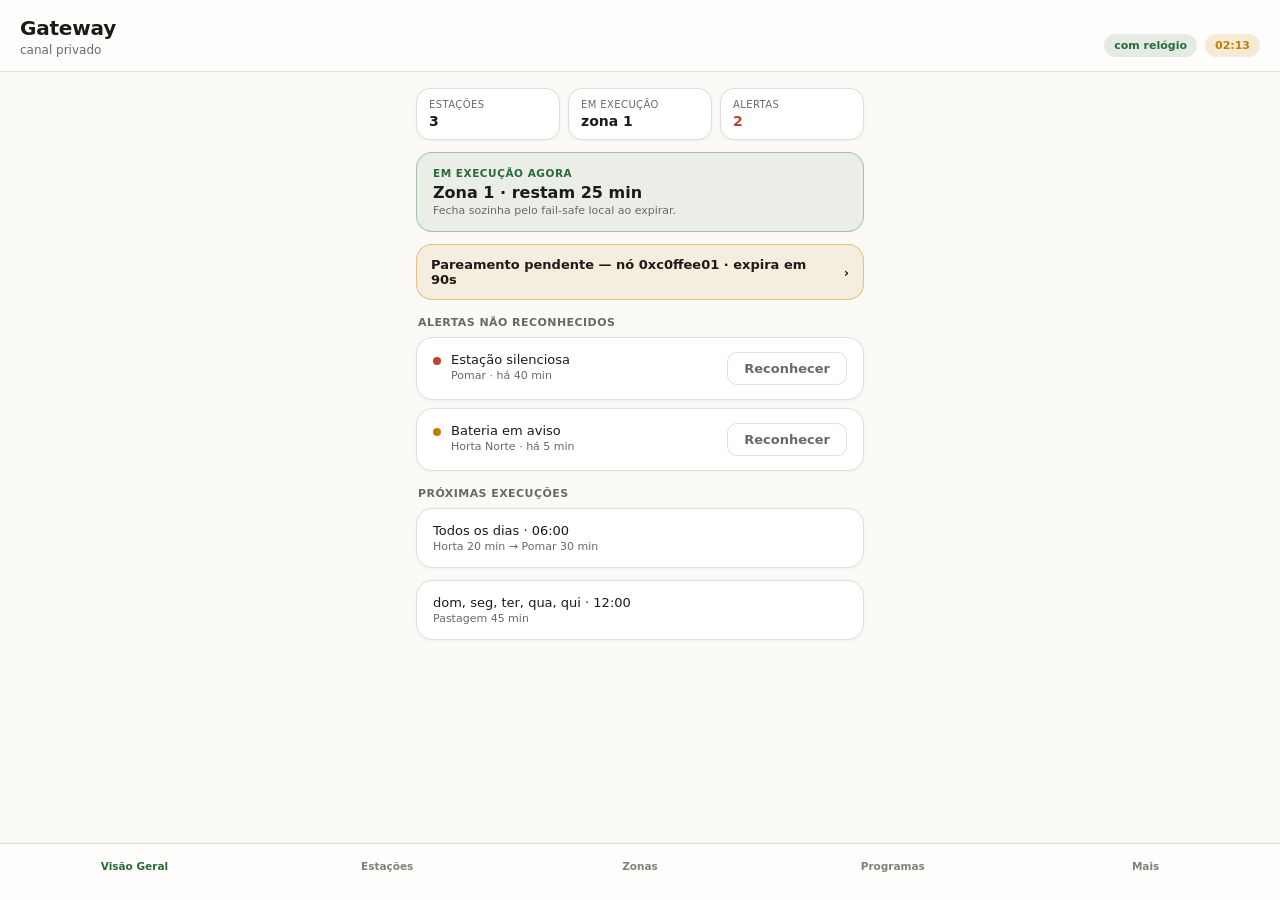
==== data/irrigacao/index.html @ 631fcd9d "feat(irrigation): painel — página Horário + badge de relógio no header (fase 8b) Co-Authored-By: Cla" ====
<!DOCTYPE html>
<html lang="pt-BR">
  <head>
    <meta charset="utf-8" />
    <meta name="viewport" content="width=device-width, initial-scale=1" />
    <title>Irrigação — Gateway</title>
    <link rel="stylesheet" href="style.css" />
  </head>
  <body>
    <header class="top">
      <div>
        <div class="farm">Gateway</div>
        <div class="sub">canal privado</div>
      </div>
      <div class="hdr-right">
        <span id="syncChip" class="chip green">—</span>
        <span id="timeBadge" class="chip amber timebadge hidden" role="button" tabindex="0">—</span>
      </div>
    </header>
    <div id="subbar" class="subbar hidden">
      <button class="subback" id="subBack">‹ Mais</button>
      <span class="subtitle" id="subTitle"></span>
    </div>
    <main id="view" class="view"></main>
    <nav class="tabs">
      <button data-tab="overview" class="tab active">Visão&nbsp;Geral</button>
      <button data-tab="stations" class="tab">Estações</button>
      <button data-tab="zones" class="tab">Zonas</button>
      <button data-tab="programs" class="tab">Programas</button>
      <button data-tab="mais" class="tab">Mais</button>
    </nav>
    <!-- Mock local p/ preview da UI sem gateway (descomente para testar offline): -->
    <script src="mock.js"></script>
    <script src="app.js"></script>
  </body>
</html>
---- data/irrigacao/style.css ----
/* Irrigação — Gateway painel. Tokens extraídos do mockup
   "Irrigacao Mobile.dc.html" (paleta oklch, cards, chips, barra inferior). */
:root {
  --bg: oklch(0.985 0.004 100);
  --surface: oklch(0.995 0.002 100);
  --card: oklch(1 0 0);
  --border: oklch(0.9 0.006 100);
  --text: oklch(0.22 0.008 100);
  --muted: oklch(0.52 0.006 100);
  --muted-2: oklch(0.6 0.006 100);
  --chevron: oklch(0.7 0.006 100);
  --green: oklch(0.47 0.1 150);
  --amber: oklch(0.65 0.15 75);
  --red: oklch(0.55 0.16 30);
  --radius-card: 16px;
  --radius-stat: 14px;
  --shadow-card: 0 1px 3px rgba(0, 0, 0, 0.05);
}

* {
  box-sizing: border-box;
}

html,
body {
  margin: 0;
  padding: 0;
}

body {
  background: var(--bg);
  color: var(--text);
  font-family: -apple-system, "Helvetica Neue", system-ui, sans-serif;
  min-height: 100vh;
  display: flex;
  flex-direction: column;
  -webkit-font-smoothing: antialiased;
}

/* ===== Header ===== */
.top {
  padding: 16px 20px 14px;
  background: var(--surface);
  border-bottom: 1px solid var(--border);
  display: flex;
  justify-content: space-between;
  align-items: flex-end;
  gap: 10px;
}

.farm {
  font-size: 20px;
  font-weight: 700;
  color: var(--text);
  letter-spacing: -0.01em;
}

.sub {
  font-size: 12px;
  color: var(--muted);
  margin-top: 3px;
}

/* ===== Chips ===== */
.chip {
  font-size: 11px;
  font-weight: 600;
  padding: 5px 10px;
  border-radius: 999px;
  white-space: nowrap;
  display: inline-block;
}

.chip.green {
  background: oklch(0.47 0.1 150 / 0.12);
  color: var(--green);
}

.chip.amber {
  background: oklch(0.65 0.15 75 / 0.15);
  color: var(--amber);
}

.chip.red {
  background: oklch(0.55 0.16 30 / 0.12);
  color: var(--red);
}

.chip.gray { background: #33373d; color: #c7ccd1; }

/* ===== Scroll area ===== */
.view {
  flex: 1;
  overflow-y: auto;
  padding: 16px 16px 24px;
  display: flex;
  flex-direction: column;
  gap: 12px;
  max-width: 480px;
  width: 100%;
  margin: 0 auto;
}

/* ===== Cards ===== */
.card {
  background: var(--card);
  border: 1px solid var(--border);
  box-shadow: var(--shadow-card);
  border-radius: var(--radius-card);
  padding: 14px 16px;
}

.row3 {
  display: flex;
  gap: 8px;
}

.card.stat {
  flex: 1;
  border-radius: var(--radius-stat);
  padding: 10px 12px;
  min-width: 0;
}

.card.stat .lbl {
  font-size: 10px;
  color: var(--muted);
  text-transform: uppercase;
  letter-spacing: 0.04em;
}

.card.stat .val {
  font-size: 14px;
  font-weight: 700;
  color: var(--text);
  margin-top: 3px;
}

.card.stat .val.warn {
  color: var(--red);
}

/* ===== Callout boxes ===== */
.card.amberbox {
  background: oklch(0.65 0.15 75 / 0.1);
  border-color: oklch(0.65 0.15 75 / 0.4);
  border-radius: var(--radius-card);
  padding: 12px 14px;
  font-size: 13px;
  font-weight: 600;
  color: var(--text);
  box-shadow: none;
}

.card.greenbox {
  background: oklch(0.47 0.1 150 / 0.08);
  border-color: oklch(0.47 0.1 150 / 0.35);
  border-radius: var(--radius-card);
  box-shadow: none;
}

/* ===== Station card ===== */
.card.station .name {
  font-size: 16px;
  font-weight: 600;
  color: var(--text);
}

.card.station .sub {
  font-size: 12px;
  color: var(--muted);
  margin-top: 3px;
}

.card.station .chips {
  display: flex;
  gap: 6px;
  flex-wrap: wrap;
  margin-top: 8px;
}

.card.station .chip {
  font-size: 10.5px;
  padding: 3px 8px;
}

.card.station {
  display: flex;
  align-items: center;
  gap: 12px;
  cursor: pointer;
}

.card.station .st-main {
  flex: 1;
  min-width: 0;
}

.card.station .chev {
  color: var(--muted);
  font-size: 18px;
  flex-shrink: 0;
}

/* ===== Bottom-sheet de detalhe da estação ===== */
.sheet-backdrop {
  position: fixed;
  inset: 0;
  background: rgba(0, 0, 0, 0.4);
  display: flex;
  align-items: flex-end;
  z-index: 100;
}

.sheet {
  width: 100%;
  box-sizing: border-box;
  background: var(--card);
  border-radius: 20px 20px 0 0;
  padding: 14px 20px 34px;
  max-height: 88%;
  overflow-y: auto;
}

.sheet-grip {
  width: 36px;
  height: 4px;
  border-radius: 2px;
  background: var(--border);
  margin: 0 auto 16px;
}

.sheet-title {
  font-size: 19px;
  font-weight: 700;
  color: var(--text);
}

.sheet-sub {
  font-size: 12px;
  color: var(--muted);
  margin-top: 2px;
}

.sheet-sync {
  font-size: 12.5px;
  font-weight: 600;
  margin-top: 8px;
}

.sheet-sync.green {
  color: var(--green);
}

.sheet-sync.amber {
  color: oklch(0.65 0.15 75);
}

.sheet-sync.red {
  color: var(--red);
}

.sheet-grid {
  display: grid;
  grid-template-columns: 1fr 1fr;
  gap: 10px;
  margin-top: 14px;
}

.sg-box {
  background: var(--bg);
  border-radius: 10px;
  padding: 10px 12px;
}

.sg-box.wide {
  margin-top: 12px;
}

.sg-lbl {
  font-size: 11px;
  color: var(--muted);
}

.sg-val {
  font-size: 16px;
  font-weight: 700;
  color: var(--text);
  margin-top: 2px;
}

.sg-val.sm {
  font-size: 14px;
  font-weight: 500;
}

.ml-wrap {
  margin-top: 14px;
}

.ml-list {
  background: var(--bg);
  border-radius: 12px;
  overflow: hidden;
  margin-top: 6px;
}

.ml-row {
  display: flex;
  gap: 10px;
  align-items: baseline;
  padding: 9px 12px;
  border-bottom: 1px solid var(--border);
}

.ml-row:last-child {
  border-bottom: none;
}

.ml-ts {
  width: 96px;
  flex-shrink: 0;
  font-size: 10.5px;
  color: var(--muted);
}

.ml-ac {
  flex: 1;
  min-width: 0;
  font-size: 12.5px;
  color: var(--text);
}

.ml-empty {
  padding: 12px;
  font-size: 12.5px;
  color: var(--muted);
}

.sheet .btn.big {
  margin-top: 14px;
}

.sg-note {
  font-size: 12.5px;
  color: var(--muted);
  margin-top: 3px;
}

/* Seletor de saída + estados do teste de pulso */
.oput-row {
  display: flex;
  gap: 6px;
  flex-wrap: wrap;
  margin: 6px 0 10px;
}

.oput {
  font-family: inherit;
  cursor: pointer;
  font-size: 12.5px;
  font-weight: 600;
  padding: 7px 12px;
  border-radius: 999px;
  border: 1.5px solid var(--border);
  background: var(--card);
  color: var(--text);
}

.oput.sel {
  border-color: var(--green);
  color: var(--green);
  background: oklch(0.47 0.1 150 / 0.08);
}

.pulse-state {
  text-align: center;
  padding: 11px;
  border-radius: 12px;
  background: var(--bg);
  color: var(--muted);
  font-size: 13px;
  font-weight: 600;
}

.pulse-state.open {
  background: oklch(0.47 0.1 150 / 0.12);
  color: var(--green);
}

/* Form de edição dentro do sheet */
.sheet-form {
  margin-top: 12px;
}

.sheet-errs {
  margin-top: 12px;
}

.sheet-actions {
  margin-top: 12px;
}

.btn.grow {
  flex: 2;
}

.sheet-actions .btn.sm {
  flex: 1;
}

/* ===== Pareamento (§6) ===== */
.pair-goto {
  cursor: pointer;
  display: flex;
  align-items: center;
  justify-content: space-between;
  gap: 8px;
}

.pairbox {
  background: oklch(0.65 0.15 75 / 0.1);
  border: 1px solid oklch(0.65 0.15 75 / 0.4);
  border-radius: var(--radius-card);
  padding: 14px 16px;
}

.pairhdr {
  display: flex;
  align-items: baseline;
  justify-content: space-between;
  gap: 8px;
}

.pairtitle {
  font-size: 14px;
  font-weight: 700;
  color: var(--text);
}

.pairsec {
  font-size: 11.5px;
  font-weight: 700;
  color: oklch(0.65 0.15 75);
  white-space: nowrap;
}

.pairsub {
  font-size: 12px;
  color: var(--muted);
  margin-top: 2px;
}

.pairbox .btn.big {
  margin-top: 12px;
}

#dlStatus {
  margin-top: 8px;
}

.sub.err {
  color: var(--red);
}

/* ===== Buttons ===== */
.btn {
  font-family: inherit;
  cursor: pointer;
  font-weight: 700;
  border-radius: 10px;
  border: none;
  white-space: nowrap;
}

.btn.sm {
  font-size: 13px;
  padding: 8px 16px;
}

.btn.big {
  font-size: 15px;
  padding: 13px;
  width: 100%;
}

.btn.solid {
  background: var(--green);
  color: #fff;
}

.btn.outline {
  background: transparent;
  border: 1.5px solid var(--green);
  color: var(--green);
}

.btn.ghost {
  background: transparent;
  border: 1px solid var(--border);
  color: var(--muted);
  font-weight: 600;
}

.btn.dashed {
  border: 1.5px dashed oklch(0.47 0.1 150 / 0.5);
  background: transparent;
  color: var(--green);
  font-size: 13.5px;
  padding: 12px;
  border-radius: 14px;
}

.btn.danger {
  background: var(--red);
  color: #fff;
}

.btn.dangerline {
  background: transparent;
  border: 1px solid oklch(0.55 0.16 30 / 0.4);
  color: var(--red);
  font-size: 13.5px;
  padding: 11px;
  border-radius: 12px;
  width: 100%;
}

/* ===== Zone card ===== */
.card.zone .zrow {
  display: flex;
  align-items: center;
  justify-content: space-between;
  gap: 10px;
}

.card.zone .zinfo {
  min-width: 0;
}

.card.zone .name {
  font-size: 16px;
  font-weight: 600;
  color: var(--text);
}

.card.zone .sub {
  font-size: 12px;
  color: var(--muted);
  margin-top: 3px;
}

.card.zone .zbtns {
  display: flex;
  gap: 6px;
  flex-shrink: 0;
}

/* ===== Zone edit form ===== */
.backlink {
  cursor: pointer;
  font-size: 13px;
  font-weight: 600;
  color: var(--green);
}

.ztitle {
  font-size: 18px;
  font-weight: 700;
  color: var(--text);
}

.card.form {
  display: flex;
  flex-direction: column;
  gap: 12px;
}

.fld {
  display: flex;
  flex-direction: column;
  gap: 6px;
}

.frow {
  display: flex;
  gap: 10px;
}

.frow .fld {
  flex: 1;
}

.flbl {
  font-size: 11px;
  font-weight: 700;
  color: var(--muted);
  text-transform: uppercase;
  letter-spacing: 0.04em;
}

.finput {
  width: 100%;
  box-sizing: border-box;
  border: 1px solid var(--border);
  border-radius: 8px;
  padding: 9px 10px;
  font-size: 14px;
  font-family: inherit;
  background: oklch(0.97 0.003 100);
  color: var(--text);
}

.pills {
  display: flex;
  flex-wrap: wrap;
  gap: 6px;
}

.pill {
  cursor: pointer;
  font-family: inherit;
  border: 1.5px solid var(--border);
  padding: 7px 12px;
  border-radius: 999px;
  background: transparent;
  color: var(--muted);
  font-size: 12.5px;
  font-weight: 600;
}

.pill.active {
  border-color: var(--green);
  background: oklch(0.47 0.1 150 / 0.1);
  color: var(--green);
}

.segrow {
  display: flex;
  gap: 6px;
}

.seg {
  cursor: pointer;
  font-family: inherit;
  flex: 1;
  border: 1.5px solid var(--border);
  padding: 8px;
  border-radius: 8px;
  background: transparent;
  color: var(--muted);
  font-size: 12.5px;
  font-weight: 600;
}

.seg.wide {
  padding: 9px;
  font-size: 13px;
  font-weight: 700;
}

.seg.active {
  border-color: var(--green);
  background: oklch(0.47 0.1 150 / 0.1);
  color: var(--green);
}

.card.redbox {
  background: oklch(0.55 0.16 30 / 0.08);
  border-color: oklch(0.55 0.16 30 / 0.3);
  border-radius: 12px;
  box-shadow: none;
  display: flex;
  flex-direction: column;
  gap: 4px;
  font-size: 12px;
  color: var(--red);
}

.card.redbox .qtext {
  font-size: 12.5px;
  color: var(--text);
}

.card.redbox .btnrow {
  display: flex;
  gap: 8px;
  margin-top: 4px;
}

.card.redbox .btnrow .btn {
  flex: 1;
  padding: 9px;
  font-size: 12.5px;
}

/* ===== Program card ===== */
.card.program {
  display: flex;
  align-items: center;
  justify-content: space-between;
  gap: 10px;
}

.card.program .pinfo {
  cursor: pointer;
  min-width: 0;
  flex: 1;
}

.card.program .name {
  font-size: 15px;
  font-weight: 600;
  color: var(--text);
}

.card.program .sub {
  font-size: 12px;
  color: var(--muted);
  margin-top: 3px;
}

.ptoggle {
  cursor: pointer;
  font-family: inherit;
  border: none;
  font-size: 12px;
  font-weight: 700;
  padding: 7px 14px;
  flex-shrink: 0;
}

.ptoggle.chip {
  background: transparent;
  border: 1px solid var(--border);
  color: var(--muted);
}

.ptoggle.chip.green {
  background: oklch(0.47 0.1 150 / 0.12);
  border: none;
  color: var(--green);
}

/* ===== Program edit — toggle switch ===== */
.toggle-row {
  cursor: pointer;
  display: flex;
  align-items: center;
  justify-content: space-between;
  gap: 8px;
  background: oklch(0.97 0.003 100);
  border-radius: 10px;
  padding: 10px 12px;
}

.toggle-row .tlbl {
  font-size: 13px;
  font-weight: 600;
  color: var(--text);
}

.switch {
  width: 38px;
  height: 22px;
  border-radius: 999px;
  background: var(--border);
  position: relative;
  flex-shrink: 0;
}

.switch.on {
  background: var(--green);
}

.switch .knob {
  position: absolute;
  top: 2px;
  left: 2px;
  width: 18px;
  height: 18px;
  border-radius: 999px;
  background: #fff;
}

.switch.on .knob {
  left: 18px;
}

/* ===== Program edit — steps ===== */
.steps {
  display: flex;
  flex-direction: column;
  gap: 8px;
}

.card.step {
  border-radius: 14px;
  padding: 12px 14px;
  display: flex;
  flex-direction: column;
  gap: 8px;
}

.card.step .stephdr {
  display: flex;
  align-items: center;
  justify-content: space-between;
  gap: 8px;
}

.steprm {
  cursor: pointer;
  font-size: 11px;
  font-weight: 600;
  color: var(--red);
}

.stepdur {
  display: flex;
  align-items: center;
  gap: 8px;
}

.stepdur .durlbl {
  font-size: 12px;
  color: var(--muted);
}

.finput.dur {
  width: 70px;
  padding: 7px 9px;
  font-size: 13px;
}

.btn.stepadd {
  margin-top: 8px;
  width: 100%;
  border: 1.5px dashed var(--border);
  background: transparent;
  color: var(--muted);
  font-size: 12.5px;
  font-weight: 600;
  padding: 10px;
  border-radius: 10px;
}

.btn.stepadd:disabled {
  opacity: 0.5;
  cursor: default;
}

/* ===== Empty state ===== */
.empty {
  font-size: 12.5px;
  color: var(--muted);
  padding: 8px 2px;
  text-align: center;
}

/* ===== Controle de nível (boia) — modelo do mockup ===== */
.lvl-wrap { display: flex; flex-direction: column; gap: 12px; }
.lvl-title { font-size: 18px; font-weight: 700; color: var(--text); }
.lvl-sub { font-size: 12px; color: var(--muted); margin-top: -6px; }
.lvl-back { cursor: pointer; font-size: 13px; font-weight: 600; color: var(--green); }
.lvl-note {
  font-size: 12px; color: var(--muted);
  background: oklch(0.97 0.003 100); border-radius: 10px; padding: 9px 12px;
}
.lvl-newbtn {
  cursor: pointer; width: 100%;
  border: 1.5px dashed oklch(0.47 0.1 150 / 0.5); background: transparent;
  color: var(--green); font-size: 13px; font-weight: 700; padding: 11px; border-radius: 14px;
}

/* lista de regras */
.lvl-list { display: flex; flex-direction: column; gap: 10px; }
.lvl-empty { font-size: 12.5px; color: var(--muted); }
.lvl-card {
  cursor: pointer; display: flex; gap: 12px;
  background: var(--card); border: 1px solid var(--border);
  box-shadow: var(--shadow-card); border-radius: 16px; padding: 14px 16px;
}
.lvl-tank {
  width: 34px; height: 44px; flex-shrink: 0; position: relative; overflow: hidden;
  border: 2px solid oklch(0.8 0.006 100); border-radius: 5px 5px 2px 2px;
  background: oklch(0.97 0.003 100);
}
.lvl-tank::before {
  content: ""; position: absolute; left: 0; right: 0; bottom: 0; height: 22%;
  background: oklch(0.47 0.1 150 / 0.35);
}
.lvl-tank::after {
  content: ""; position: absolute; left: 0; right: 0; bottom: 22%; height: 1px;
  background: var(--green);
}
.lvl-cardbody { flex: 1; min-width: 0; }
.lvl-hdr { font-size: 14px; font-weight: 600; color: var(--text); }
.lvl-line { font-size: 12.5px; color: var(--muted); margin-top: 4px; }
.lvl-pol { font-size: 12px; font-weight: 600; color: var(--green); margin-top: 3px; }
.lvl-chips { display: flex; flex-wrap: wrap; gap: 6px; margin-top: 8px; }
.lvl-pill-chip {
  font-size: 10.5px; font-weight: 600; padding: 3px 8px; border-radius: 999px;
  white-space: nowrap; background: oklch(0.9 0.006 100); color: oklch(0.4 0.006 100);
}
.lvl-pill-chip.warn { background: oklch(0.65 0.15 75 / 0.15); color: var(--amber); }

/* edição */
.lvl-errbox {
  display: flex; flex-direction: column; gap: 4px;
  background: oklch(0.55 0.16 30 / 0.08); border: 1px solid oklch(0.55 0.16 30 / 0.3);
  border-radius: 12px; padding: 10px 12px; font-size: 12px; color: var(--red);
}
.lvl-panel {
  display: flex; flex-direction: column; gap: 14px;
  background: var(--card); border: 1px solid var(--border); border-radius: 16px; padding: 14px 16px;
}
.lvl-seclbl {
  font-size: 11px; font-weight: 700; color: var(--muted);
  text-transform: uppercase; letter-spacing: 0.04em; margin-bottom: 6px;
}
.lvl-pills { display: flex; flex-wrap: wrap; gap: 6px; }
.lvl-pill {
  cursor: pointer; border: 1.5px solid var(--border); padding: 7px 12px; border-radius: 999px;
  background: transparent; color: var(--muted); font-size: 12.5px; font-weight: 600; font-family: inherit;
}
.lvl-pill.sel {
  border-color: var(--green); background: oklch(0.47 0.1 150 / 0.1); color: var(--green);
  box-shadow: 0 1px 2px oklch(0.47 0.1 150 / 0.2);
}
.lvl-muted { font-size: 12px; color: var(--muted); }
.lvl-pol2 { display: flex; gap: 8px; }
.lvl-polbtn {
  cursor: pointer; flex: 1; border: 1.5px solid var(--border); padding: 9px; border-radius: 8px;
  background: transparent; color: var(--muted); font-size: 12.5px; font-weight: 700; font-family: inherit;
}
.lvl-polbtn.sel { border-color: var(--green); background: oklch(0.47 0.1 150 / 0.1); color: var(--green); }
.lvl-polhint { font-size: 12px; font-weight: 600; color: var(--green); margin-top: 8px; }
.lvl-advtoggle { cursor: pointer; font-size: 12.5px; font-weight: 700; color: var(--muted); }
.lvl-adv {
  display: flex; flex-direction: column; gap: 12px;
  background: var(--card); border: 1px solid var(--border); border-radius: 16px; padding: 14px 16px;
}
.lvl-advrow { display: flex; gap: 10px; }
.lvl-advfld { flex: 1; }
.lvl-advlbl { font-size: 11.5px; color: var(--muted); margin-bottom: 6px; }
.lvl-advlblrow { display: flex; align-items: baseline; justify-content: space-between; margin-bottom: 6px; }
.lvl-counter { font-size: 10.5px; color: var(--muted-2); }
.lvl-input {
  width: 100%; box-sizing: border-box; border: 1px solid var(--border); border-radius: 8px;
  padding: 9px 10px; font-size: 14px; font-family: inherit;
  background: oklch(0.97 0.003 100); color: var(--text);
}
.lvl-save {
  cursor: pointer; width: 100%; border: none; padding: 13px; border-radius: 12px;
  background: var(--green); color: #fff; font-size: 15px; font-weight: 700; font-family: inherit;
}
.lvl-delbtn {
  cursor: pointer; width: 100%; border: 1px solid oklch(0.55 0.16 30 / 0.4); padding: 11px;
  border-radius: 12px; background: transparent; color: var(--red); font-size: 13px; font-weight: 700; font-family: inherit;
}
.lvl-delbox {
  background: oklch(0.55 0.16 30 / 0.08); border: 1px solid oklch(0.55 0.16 30 / 0.3);
  border-radius: 12px; padding: 12px 14px; font-size: 12.5px; color: var(--text);
}
.lvl-delbtns { display: flex; gap: 8px; margin-top: 8px; }
.lvl-delcancel {
  cursor: pointer; flex: 1; border: 1px solid var(--border); padding: 9px; border-radius: 8px;
  background: transparent; color: oklch(0.4 0.006 100); font-size: 12.5px; font-weight: 600; font-family: inherit;
}
.lvl-delconfirm {
  cursor: pointer; flex: 1; border: none; padding: 9px; border-radius: 8px;
  background: var(--red); color: #fff; font-size: 12.5px; font-weight: 700; font-family: inherit;
}

/* ===== Portal field — utility classes ===== */
.hidden { display: none !important; }
.muted { color: var(--muted); font-size: 0.875em; }
.mono { font-family: monospace; }

/* ===== Portal field — regras escopadas em .field-portal para NÃO vazar no painel 5a (gateway) ===== */
/* tamper alert */
.field-portal .tamper { color: #b00; font-weight: 700; }

/* audit log table */
.field-portal table { width: 100%; border-collapse: collapse; }
.field-portal td, .field-portal th { border-bottom: 1px solid var(--border); padding: 2px 4px; text-align: left; font-size: .85em; }

/* Portal adota o header (.top) e a barra inferior (.tabs/.tab) do gateway.
   Só ficam escopados: layout do painel, inputs e o fallback dos botões gerados pelo app.js. */
.field-portal { min-height: 100vh; display: flex; flex-direction: column; }
.field-portal .portal-main { flex: 1 0 auto; }
.field-portal .panel { display: flex; flex-direction: column; gap: 12px; padding: 16px; max-width: 480px; width: 100%; margin: 0 auto; }
.field-portal .panel.hidden { display: none !important; }
.field-portal .card h2 { margin: 0 0 10px; font-size: 14px; font-weight: 700; color: var(--text); display: flex; align-items: center; gap: 8px; }
.field-portal .card h2 small { font-weight: 500; }
.field-portal .card h2 .btn,
.field-portal .card h2 button { margin-left: auto; }
.field-portal hr { border: none; border-top: 1px solid var(--border); margin: 12px 0; }
.field-portal input[type="file"] { display: block; margin: 8px 0; font-size: 13px; max-width: 100%; }
.field-portal .card > p { margin: 4px 0; font-size: 13px; }
.field-portal label { display: block; margin-bottom: 8px; font-size: 13px; font-weight: 600; color: var(--muted); }
.field-portal label input,
.field-portal label select,
.field-portal label textarea {
  display: block; margin-top: 4px; width: 100%; box-sizing: border-box;
  border: 1px solid var(--border); border-radius: 8px; padding: 9px 10px;
  font-size: 14px; font-family: inherit; color: var(--text); background: var(--card);
}
/* botões gerados pelo app.js (sem classe .btn): visual consistente, compacto */
.field-portal button:not(.btn):not(.tab):not(.wz-role):not(#wz-go) {
  font-family: inherit; cursor: pointer; font-weight: 600; font-size: 13px;
  padding: 7px 12px; border-radius: 8px; border: 1px solid var(--border);
  background: var(--card); color: var(--green); white-space: nowrap;
}
.field-portal button:not(.btn):not(.tab):not(.wz-role):not(#wz-go):hover { opacity: 0.85; }
/* .btn do gateway precisa de tamanho; garante padding quando sem .sm/.big no portal */
.field-portal .btn:not(.sm):not(.big) { font-size: 13px; padding: 8px 16px; }

/* ===== Visão Geral — títulos de seção, execução, alertas ===== */
.sec-title {
  font-size: 11px;
  font-weight: 700;
  color: var(--muted);
  text-transform: uppercase;
  letter-spacing: 0.04em;
  margin: 4px 2px -4px;
}

.card.exec .lbl.green {
  font-size: 10.5px;
  font-weight: 700;
  color: var(--green);
  text-transform: uppercase;
  letter-spacing: 0.05em;
}

.card.exec .big {
  font-size: 16px;
  font-weight: 700;
  color: var(--text);
  margin-top: 4px;
}

.alerts {
  display: flex;
  flex-direction: column;
  gap: 8px;
}

.card.alert {
  display: flex;
  align-items: flex-start;
  gap: 10px;
}

.card.alert .dot {
  width: 8px;
  height: 8px;
  border-radius: 999px;
  margin-top: 5px;
  flex-shrink: 0;
}

.card.alert .dot.green { background: var(--green); }
.card.alert .dot.amber { background: var(--amber); }
.card.alert .dot.red { background: var(--red); }

.card.alert .ainfo {
  flex: 1;
  min-width: 0;
}

.amsg {
  font-size: 13px;
  color: var(--text);
}

.asub {
  font-size: 11px;
  color: var(--muted);
  margin-top: 2px;
}

/* ===== Sub-bar (navegação dentro de "Mais") ===== */
.subbar {
  display: flex;
  align-items: center;
  gap: 8px;
  padding: 8px 16px;
  background: var(--surface);
  border-bottom: 1px solid var(--border);
}

.subback {
  font-family: inherit;
  cursor: pointer;
  border: none;
  background: transparent;
  color: var(--green);
  font-size: 13px;
  font-weight: 600;
  padding: 2px 4px;
}

.subtitle {
  font-size: 13px;
  font-weight: 700;
  color: var(--text);
}

/* ===== "Mais" — linhas de navegação ===== */
.card.navrow {
  display: flex;
  align-items: center;
  justify-content: space-between;
  gap: 10px;
  cursor: pointer;
}

.card.navrow .navinfo {
  min-width: 0;
}

.card.navrow .name {
  font-size: 15px;
  font-weight: 600;
  color: var(--text);
}

.card.navrow .sub {
  font-size: 12px;
  color: var(--muted);
  margin-top: 2px;
}

.card.navrow .chev {
  color: var(--chevron);
  font-size: 16px;
  flex-shrink: 0;
}

/* Link estilizado como botão (tela Sistema) */
.btn.syslink {
  display: block;
  text-align: center;
  text-decoration: none;
}

/* ===== Wizard de 1º boot (portal, §6) ===== */
/* Escopo .field-portal .wizard vence as regras genéricas de button do portal. */
.field-portal .wizard {
  position: fixed;
  inset: 0;
  z-index: 50;
  background: var(--bg);
  display: flex;
  align-items: flex-start;
  justify-content: center;
  overflow-y: auto;
  padding: 40px 18px;
}

.field-portal .wizard-card {
  width: 100%;
  max-width: 420px;
  display: flex;
  flex-direction: column;
  gap: 14px;
}

.field-portal .wizard-card h1 {
  margin: 0;
  font-size: 22px;
  font-weight: 700;
  color: var(--text);
}

.field-portal .wz-roles {
  display: flex;
  flex-direction: column;
  gap: 8px;
}

.field-portal .wz-role {
  font-family: inherit;
  cursor: pointer;
  text-align: left;
  border: 1.5px solid var(--border);
  background: var(--card);
  border-radius: 14px;
  padding: 14px 16px;
  font-size: 15px;
  font-weight: 700;
  color: var(--text);
  display: flex;
  flex-direction: column;
  gap: 3px;
}

.field-portal .wz-role small {
  font-size: 12px;
  font-weight: 500;
  color: var(--muted);
}

.field-portal .wz-role.active {
  border-color: var(--green);
  background: oklch(0.47 0.1 150 / 0.08);
}

.field-portal #wz-farm-wrap {
  display: block;
  font-size: 13px;
  color: var(--muted);
}

.field-portal #wz-farm {
  display: block;
  margin-top: 6px;
  width: 100%;
  box-sizing: border-box;
  border: 1px solid var(--border);
  border-radius: 8px;
  padding: 10px;
  font-size: 15px;
  font-family: inherit;
  background: oklch(0.97 0.003 100);
  color: var(--text);
}

.field-portal #wz-go {
  font-family: inherit;
  cursor: pointer;
  border: none;
  border-radius: 12px;
  background: var(--green);
  color: #fff;
  font-size: 16px;
  font-weight: 700;
  padding: 14px;
}

/* ===== Bottom tab bar ===== */
.tabs {
  display: flex;
  border-top: 1px solid var(--border);
  background: var(--surface);
  padding: 10px 8px 22px;
}

.tab {
  flex: 1;
  border: none;
  background: transparent;
  color: var(--muted-2);
  font-size: 10.5px;
  font-weight: 600;
  padding: 6px 2px;
  cursor: pointer;
  font-family: inherit;
}

.tab.active {
  color: var(--green);
  font-weight: 700;
}

.tab:disabled {
  color: var(--chevron);
  opacity: 0.6;
  cursor: default;
}

/* ===== Fase 6b — Sensores ===== */
.sens-hdr {
  display: flex;
  align-items: center;
  gap: 8px;
  margin-bottom: 10px;
}

.sens-hdr .name {
  font-weight: 700;
  font-size: 14px;
}

.sens-hdr .sub {
  flex: 1;
}

.sens-table {
  width: 100%;
  border-collapse: collapse;
}

.sens-table th,
.sens-table td {
  border-bottom: 1px solid var(--border);
  padding: 6px 6px;
  text-align: left;
  font-size: 12.5px;
}

.sens-table th {
  color: var(--muted);
  font-weight: 600;
  font-size: 11px;
}

.sens-table th:first-child,
.sens-table td:first-child {
  width: 28px;
  color: var(--muted);
}

.sn-input {
  width: 100%;
  min-width: 90px;
}

/* ===== Fase 6b — Intertravamentos ===== */
.itl-card {
  padding: 12px 14px;
}

.itl-row {
  display: flex;
  align-items: flex-start;
  gap: 10px;
}

.itl-info {
  flex: 1;
  min-width: 0;
}

.itl-info .name {
  font-weight: 700;
  font-size: 14px;
  margin-bottom: 3px;
}

.itl-info .sub {
  line-height: 1.35;
}

/* ===== Fase 6b — Log de auditoria ===== */
.log-filters {
  margin-bottom: 10px;
}

.log-export-row {
  display: flex;
  gap: 8px;
  margin-bottom: 12px;
}

.log-export-row .btn {
  flex: 1;
  text-align: center;
  text-decoration: none;
  padding: 8px 10px;
}

.log-table-wrap {
  overflow-x: auto;
  border: 1px solid var(--border);
  border-radius: var(--radius-stat);
  background: var(--card);
}

.log-table {
  width: 100%;
  border-collapse: collapse;
  font-size: 12px;
}

.log-table th,
.log-table td {
  border-bottom: 1px solid var(--border);
  padding: 6px 8px;
  text-align: left;
  white-space: nowrap;
}

.log-table th {
  color: var(--muted);
  font-weight: 600;
  font-size: 11px;
  position: sticky;
  top: 0;
  background: var(--surface);
}

.log-table tr:last-child td {
  border-bottom: none;
}

.log-ts {
  color: var(--muted);
}

/* ===== Fase 6b — Tamper / manutenção ===== */
.maint-sub {
  margin: 2px 0 10px;
}

.maint-row {
  display: flex;
  align-items: flex-end;
  gap: 8px;
}

.maint-fld {
  flex: 0 0 auto;
  width: 96px;
}

.maint-min {
  width: 100%;
}

.maint-row .btn {
  flex: 1;
}

/* ===== Componentes do portal de campo (mockup Irrigacao Portal) ===== */
.field-portal .hidden-role { display: none !important; }
.field-portal .fp-hd { display: flex; align-items: baseline; justify-content: space-between; gap: 8px; }
.field-portal .fp-hd .ttl { font-size: 16px; font-weight: 700; color: var(--text); }
.field-portal .fp-lbl { font-size: 11px; font-weight: 700; color: var(--muted); text-transform: uppercase; letter-spacing: 0.04em; margin-bottom: 6px; }
.field-portal .fp-note { background: oklch(0.97 0.003 100); border-radius: 12px; padding: 12px 14px; font-size: 12px; color: var(--muted); line-height: 1.4; }
.field-portal .fp-grid { display: flex; gap: 8px; }
.field-portal .fp-stat { flex: 1; background: oklch(0.97 0.003 100); border-radius: 12px; padding: 10px 12px; min-width: 0; }
.field-portal .fp-stat .lbl { font-size: 10px; color: var(--muted); text-transform: uppercase; letter-spacing: 0.04em; }
.field-portal .fp-stat .val { font-size: 16px; font-weight: 700; color: var(--text); margin-top: 2px; }
.field-portal .fp-stat .val.sm { font-size: 13px; font-weight: 600; margin-top: 4px; }
.field-portal .fp-pills { display: flex; flex-wrap: wrap; gap: 6px; }
.field-portal .fp-pill { font-size: 12.5px; font-weight: 600; padding: 6px 12px; border-radius: 999px; border: 1.5px solid var(--border); background: transparent; color: var(--muted); cursor: pointer; font-family: inherit; }
.field-portal .fp-pill.on { background: oklch(0.47 0.1 150 / 0.12); color: var(--green); border-color: transparent; }
.field-portal .fp-pill.sel { border-color: var(--green); color: var(--green); background: oklch(0.47 0.1 150 / 0.08); }
.field-portal .fp-seg { display: flex; gap: 6px; }
.field-portal .fp-seg button { flex: 1; font-family: inherit; border: 1.5px solid var(--border); padding: 8px; border-radius: 8px; background: transparent; color: var(--muted); font-size: 12.5px; font-weight: 700; cursor: pointer; }
.field-portal .fp-seg button.sel { border-color: var(--green); color: var(--green); background: oklch(0.47 0.1 150 / 0.1); }
.field-portal .fp-log { background: oklch(0.97 0.003 100); border-radius: 12px; overflow: hidden; }
.field-portal .fp-log .row { display: flex; gap: 10px; align-items: baseline; padding: 9px 12px; border-bottom: 1px solid var(--border); }
.field-portal .fp-log .row:last-child { border-bottom: none; }
.field-portal .fp-log .ts { width: 74px; flex-shrink: 0; font-size: 10.5px; color: var(--muted); }
.field-portal .fp-log .ac { flex: 1; min-width: 0; font-size: 12.5px; color: var(--text); }
.field-portal .fp-kv { display: flex; justify-content: space-between; gap: 8px; font-size: 13px; }
.field-portal .fp-kv .k { color: var(--muted); }
.field-portal .fp-kv .v { font-weight: 600; color: var(--text); }
.field-portal .fp-confirm { background: oklch(0.55 0.16 30 / 0.08); border: 1px solid oklch(0.55 0.16 30 / 0.3); border-radius: 10px; padding: 10px 12px; margin-top: 10px; }
.field-portal .fp-confirm .msg { font-size: 12px; color: var(--text); }
.field-portal .fp-confirm .btns { display: flex; gap: 8px; margin-top: 8px; }
.field-portal .fp-node { border-radius: 12px; background: oklch(0.97 0.003 100); padding: 11px 13px; }
.field-portal .fp-node .hd { display: flex; justify-content: space-between; gap: 8px; }
.field-portal .fp-node .id { font-family: monospace; font-size: 12.5px; font-weight: 600; color: var(--text); }
.field-portal .fp-node .meta { font-size: 11.5px; color: var(--muted); margin-top: 4px; }
.field-portal .fp-node .acts { display: flex; gap: 6px; flex-wrap: wrap; margin-top: 8px; }
.field-portal .fp-spark { display: flex; gap: 3px; align-items: flex-end; height: 36px; margin-top: 12px; }
.field-portal .fp-spark > i { flex: 1; border-radius: 2px; background: oklch(0.47 0.1 150 / 0.5); }
.field-portal .fp-active { display: flex; align-items: center; gap: 8px; justify-content: center; padding: 10px; border-radius: 10px; background: oklch(0.47 0.1 150 / 0.1); color: var(--green); font-size: 13px; font-weight: 600; }
.field-portal .fp-active .dot { width: 8px; height: 8px; border-radius: 999px; background: var(--green); }
.field-portal .fp-pulseopen { text-align: center; padding: 10px; border-radius: 10px; background: oklch(0.47 0.1 150 / 0.12); color: var(--green); font-size: 13px; font-weight: 600; }
.field-portal .card .stack { display: flex; flex-direction: column; gap: 10px; }

/* ===== Wi-Fi spinner (portal de campo) ===== */
@keyframes wifiSpin { to { transform: rotate(360deg); } }

/* Wi-Fi screen wrapper — herda o gap do .panel pai */
#wifi-screen { display: flex; flex-direction: column; gap: 12px; }

/* ===== Horário (relógio do gateway) ===== */
.hdr-right { display: flex; align-items: center; gap: 8px; }
.timebadge { cursor: pointer; }
.tzlist { display: flex; flex-direction: column; gap: 6px; }
.tzrow { text-align: left; border: 1px solid var(--border, #ddd); background: #fff; padding: 10px 12px; border-radius: 10px; font-weight: 600; cursor: pointer; }
.tzrow.sel { border-color: var(--green, #2e7d5b); color: var(--green, #2e7d5b); background: rgba(46, 125, 91, 0.08); }
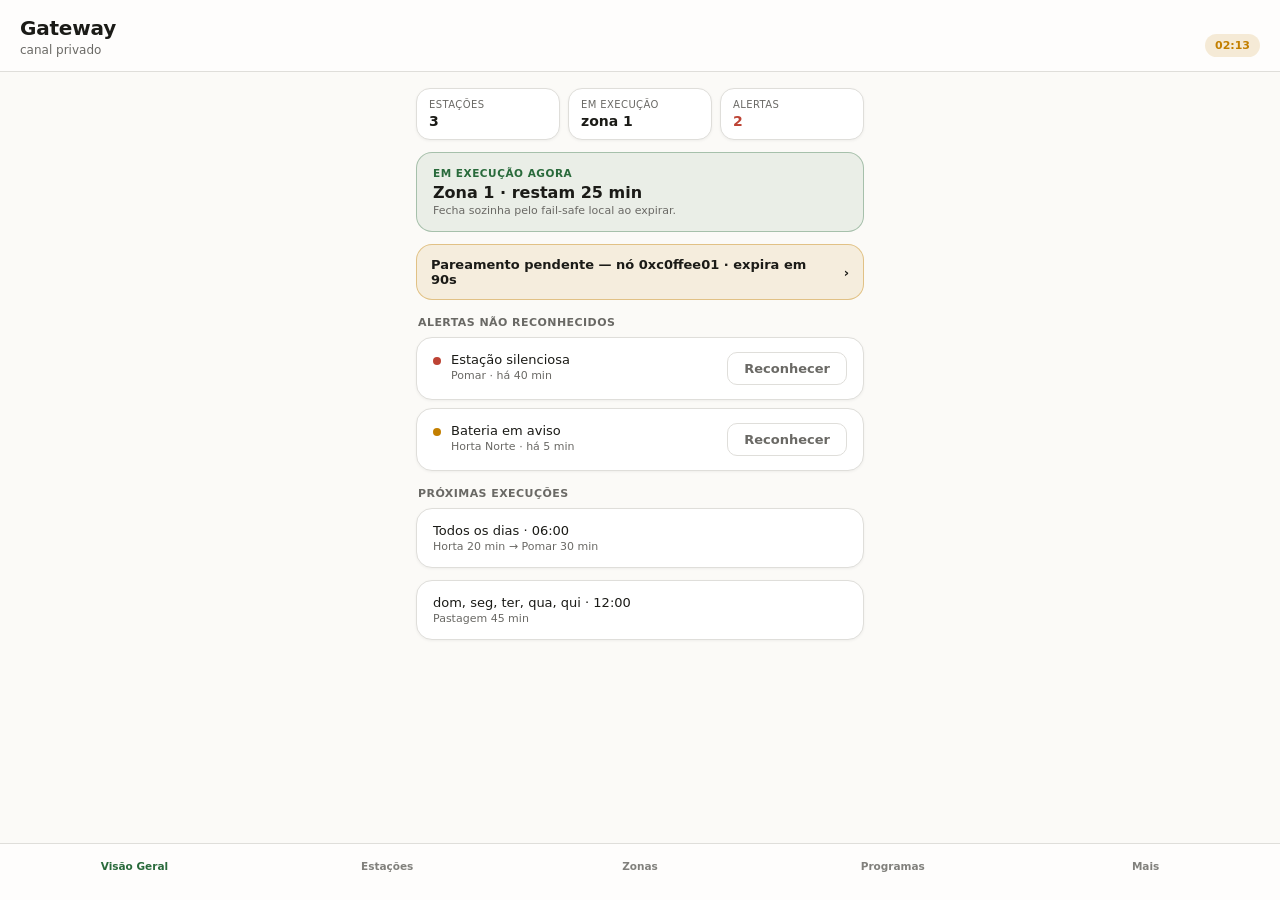
==== commit 1500bf1c: "feat(irrigation): uniformiza página Horário do painel + remove pill "com relógio" Alinha a página Ho" ====
--- a/data/irrigacao/index.html
+++ b/data/irrigacao/index.html
@@ -13,7 +13,6 @@
         <div class="sub">canal privado</div>
       </div>
       <div class="hdr-right">
-        <span id="syncChip" class="chip green">—</span>
         <span id="timeBadge" class="chip amber timebadge hidden" role="button" tabindex="0">—</span>
       </div>
     </header>
--- a/data/irrigacao/style.css
+++ b/data/irrigacao/style.css
@@ -1476,5 +1476,30 @@
 .hdr-right { display: flex; align-items: center; gap: 8px; }
 .timebadge { cursor: pointer; }
 .tzlist { display: flex; flex-direction: column; gap: 6px; }
-.tzrow { text-align: left; border: 1px solid var(--border, #ddd); background: #fff; padding: 10px 12px; border-radius: 10px; font-weight: 600; cursor: pointer; }
+.tzrow { display: flex; align-items: center; justify-content: space-between; gap: 8px; text-align: left; border: 1px solid var(--border, #ddd); background: #fff; padding: 10px 12px; border-radius: 10px; font-weight: 600; cursor: pointer; }
 .tzrow.sel { border-color: var(--green, #2e7d5b); color: var(--green, #2e7d5b); background: rgba(46, 125, 91, 0.08); }
+.tzrow .gmt { color: var(--muted); font-weight: 600; font-variant-numeric: tabular-nums; }
+.tzrow.sel .gmt { color: var(--green, #2e7d5b); }
+
+/* Controles da página Horário. As classes fp-* originais vivem em .field-portal
+   (portal do nó) e não vazam pro painel; reaplicamos os mesmos tokens do mockup
+   escopados em .view (gateway). */
+.view .stack { display: flex; flex-direction: column; gap: 12px; }
+.view #srcBody { display: flex; flex-direction: column; gap: 10px; }
+.view .fp-lbl { font-size: 11px; font-weight: 700; color: var(--muted); text-transform: uppercase; letter-spacing: 0.04em; margin-bottom: 6px; }
+.view .fp-seg { display: flex; gap: 8px; }
+.view .fp-seg button { flex: 1; font-family: inherit; border: 1.5px solid var(--border); padding: 10px; border-radius: 10px; background: transparent; color: var(--muted); font-size: 13px; font-weight: 700; cursor: pointer; }
+.view .fp-seg button.sel { border-color: var(--green); color: var(--green); background: oklch(0.47 0.1 150 / 0.1); }
+.view .fp-kv { display: flex; justify-content: space-between; gap: 8px; font-size: 13px; }
+.view .fp-kv .k { color: var(--muted); }
+.view .fp-kv .v { font-weight: 600; color: var(--text); }
+.view .hr-box { background: oklch(0.97 0.003 100); border-radius: 12px; padding: 12px 14px; display: flex; flex-direction: column; gap: 6px; }
+.view .hr-manual { display: flex; gap: 10px; }
+.view .hr-manual label { flex: 1; display: block; font-size: 11px; font-weight: 700; color: var(--muted); text-transform: uppercase; letter-spacing: 0.04em; }
+.view .hr-manual input { display: block; margin-top: 6px; width: 100%; box-sizing: border-box; border: 1px solid var(--border); border-radius: 8px; padding: 9px 10px; font-size: 13px; font-family: inherit; background: oklch(0.97 0.003 100); color: var(--text); }
+.hr-sync-note { margin-bottom: 10px; line-height: 1.4; }
+.hr-devs { display: flex; flex-direction: column; gap: 8px; }
+.hr-dev { display: flex; align-items: center; justify-content: space-between; gap: 8px; border-radius: 12px; background: oklch(0.97 0.003 100); padding: 10px 12px; }
+.hr-dev-main { min-width: 0; }
+.hr-dev-main .nm { font-size: 13px; font-weight: 600; color: var(--text); }
+.hr-dev-main .mt { font-size: 11px; color: var(--muted); margin-top: 2px; }
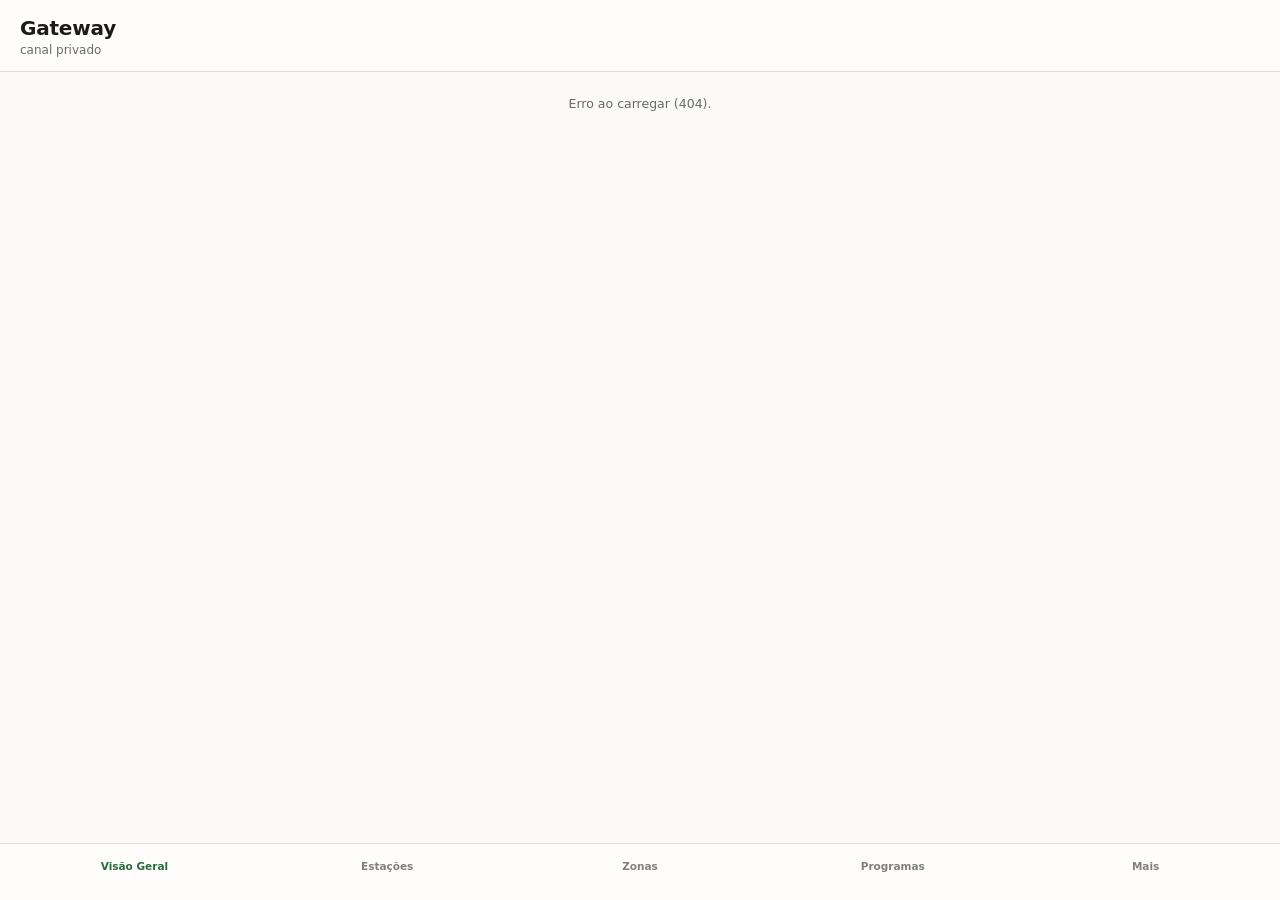
==== commit ac498241: "fix(irrigation): corrige inconsistências da revisão de branch - ProgramScheduler::deserialize: clamp" ====
--- a/data/irrigacao/index.html
+++ b/data/irrigacao/index.html
@@ -29,7 +29,7 @@
       <button data-tab="mais" class="tab">Mais</button>
     </nav>
     <!-- Mock local p/ preview da UI sem gateway (descomente para testar offline): -->
-    <script src="mock.js"></script>
+    <!-- <script src="mock.js"></script> -->
     <script src="app.js"></script>
   </body>
 </html>
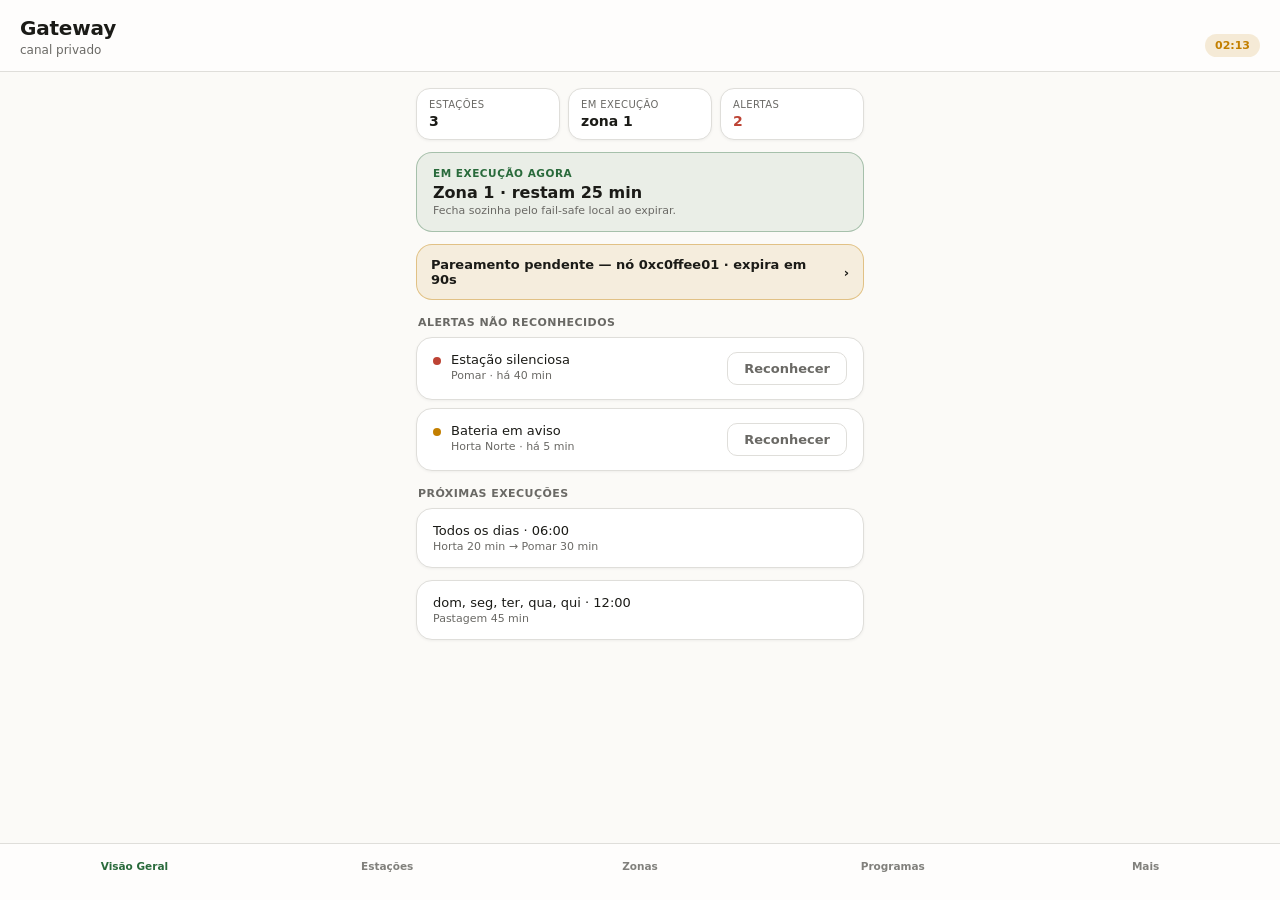
==== commit 006debd2: "feat(irrigation): painel Mais->Modo Remoto (dedup de saída, LED por gatilho) + mock Co-Authored-By: " ====
--- a/data/irrigacao/index.html
+++ b/data/irrigacao/index.html
@@ -29,7 +29,7 @@
       <button data-tab="mais" class="tab">Mais</button>
     </nav>
     <!-- Mock local p/ preview da UI sem gateway (descomente para testar offline): -->
-    <!-- <script src="mock.js"></script> -->
+    <script src="mock.js"></script>
     <script src="app.js"></script>
   </body>
 </html>
--- a/data/irrigacao/style.css
+++ b/data/irrigacao/style.css
@@ -972,6 +972,31 @@
   cursor: pointer; flex: 1; border: none; padding: 9px; border-radius: 8px;
   background: var(--red); color: #fff; font-size: 12.5px; font-weight: 700; font-family: inherit;
 }
+/* rótulo de seção da tela de edição alinhado ao topo do painel (sem margem de bloco) */
+.lvl-panel .lvl-seclbl { margin-bottom: 0; }
+
+/* ===== Grupos & Intertravamentos — modelo do mockup ===== */
+.gi-sechdr { display: flex; align-items: center; justify-content: space-between; gap: 8px; }
+.gi-sechdr .lvl-seclbl { margin-bottom: 0; }
+.gi-card {
+  cursor: pointer; display: flex; flex-direction: column; gap: 6px;
+  background: var(--card); border: 1px solid var(--border);
+  box-shadow: var(--shadow-card); border-radius: 16px; padding: 14px 16px;
+}
+.gi-cardhdr { display: flex; align-items: center; justify-content: space-between; gap: 8px; }
+.gi-name { font-size: 15px; font-weight: 600; color: var(--text); min-width: 0; }
+.gi-editpill {
+  flex-shrink: 0; font-size: 11px; font-weight: 600; color: var(--green);
+  border: 1px solid oklch(0.47 0.1 150 / 0.4); border-radius: 999px; padding: 4px 10px; white-space: nowrap;
+}
+.gi-line { font-size: 12px; color: var(--muted); line-height: 1.5; }
+.gi-cfg { color: var(--muted-2); font-size: 11.5px; }
+.gi-estado { font-size: 12.5px; font-weight: 600; margin-top: 2px; }
+.gi-estado.green { color: var(--green); }
+.gi-estado.amber { color: var(--amber); }
+.gi-estado.red { color: var(--red); }
+.gi-estado.gray { color: var(--muted); }
+.gi-supress { font-size: 12px; color: oklch(0.55 0.14 230); margin-top: 2px; }
 
 /* ===== Portal field — utility classes ===== */
 .hidden { display: none !important; }
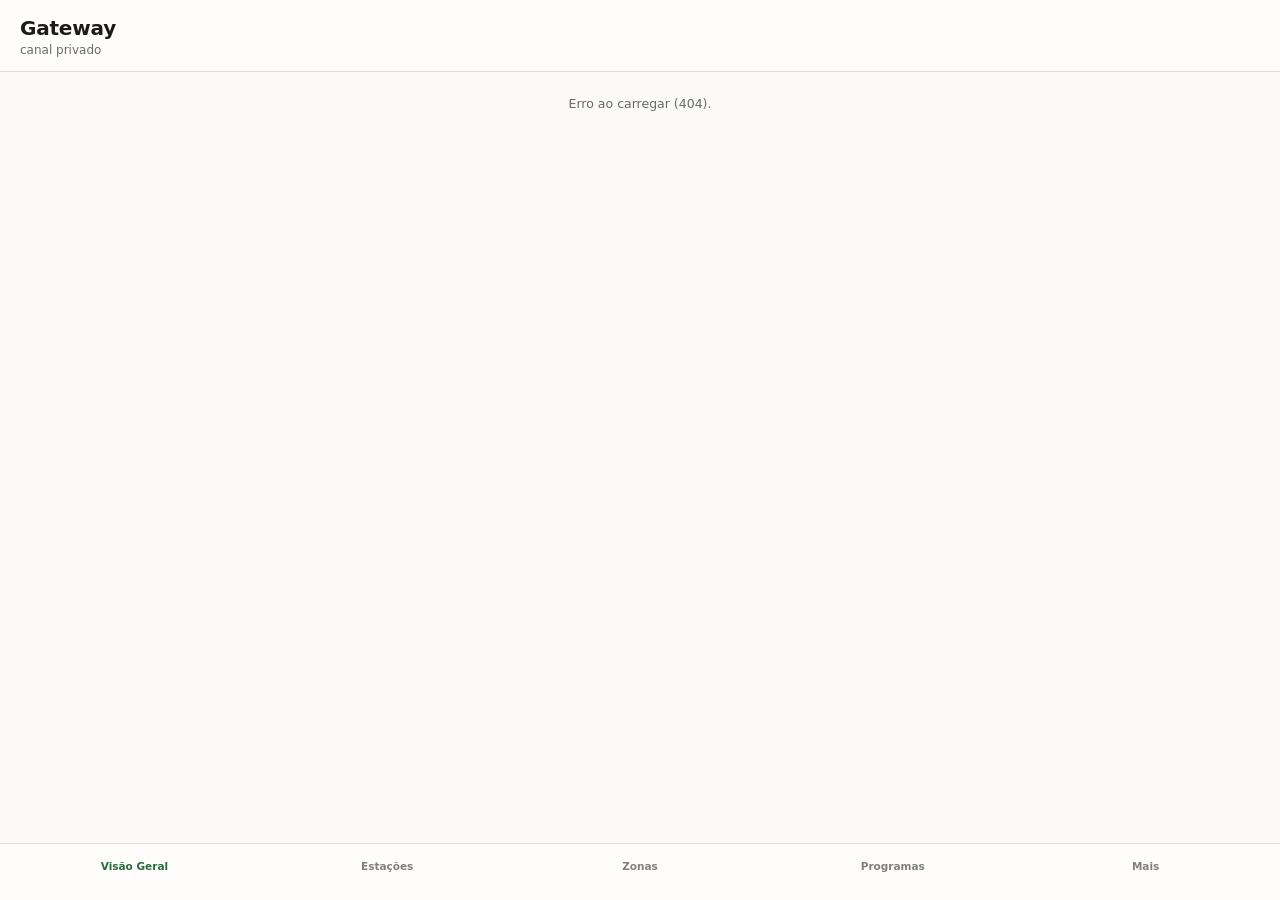
==== commit b769fa53: "fix(irrigation): mantém include do mock.js comentado no index.html (prod não carrega mock)" ====
--- a/data/irrigacao/index.html
+++ b/data/irrigacao/index.html
@@ -29,7 +29,7 @@
       <button data-tab="mais" class="tab">Mais</button>
     </nav>
     <!-- Mock local p/ preview da UI sem gateway (descomente para testar offline): -->
-    <script src="mock.js"></script>
+    <!-- <script src="mock.js"></script> -->
     <script src="app.js"></script>
   </body>
 </html>
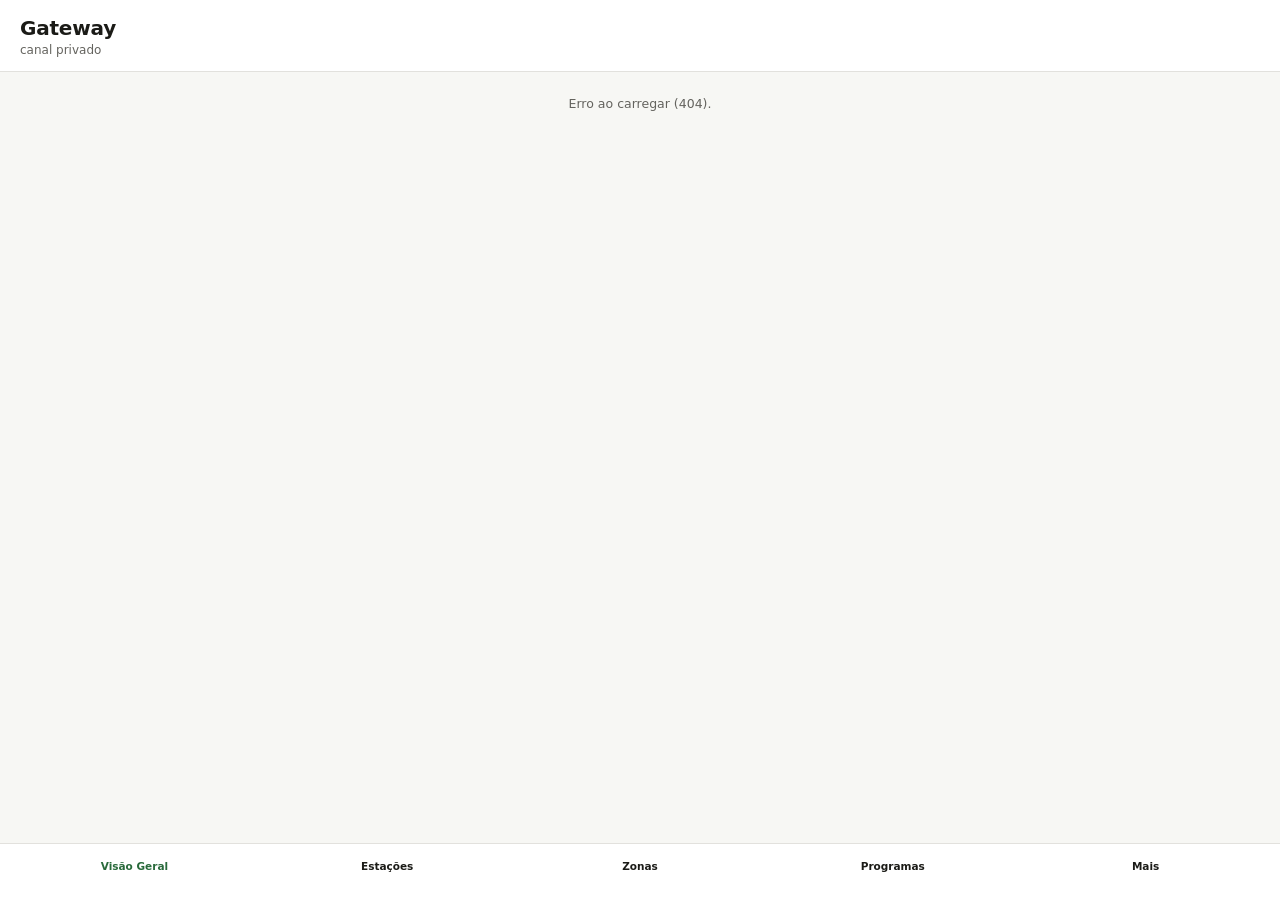
==== commit c656d724: "refactor(ui): extrai camada de dados api.js e ativa mock via ?mock=1 Co-Authored-By: Claude Opus 4.8" ====
--- a/data/irrigacao/index.html
+++ b/data/irrigacao/index.html
@@ -28,8 +28,9 @@
       <button data-tab="programs" class="tab">Programas</button>
       <button data-tab="mais" class="tab">Mais</button>
     </nav>
-    <!-- Mock local p/ preview da UI sem gateway (descomente para testar offline): -->
-    <!-- <script src="mock.js"></script> -->
+    <script>if(new URLSearchParams(location.search).has('mock')){document.write('<script src="mock.js"><\/script>');}</script>
+    <script src="api.js"></script>
+    <script src="route.js"></script>
     <script src="app.js"></script>
   </body>
 </html>
--- a/data/irrigacao/style.css
+++ b/data/irrigacao/style.css
@@ -1,1530 +1 @@
-/* Irrigação — Gateway painel. Tokens extraídos do mockup
-   "Irrigacao Mobile.dc.html" (paleta oklch, cards, chips, barra inferior). */
-:root {
-  --bg: oklch(0.985 0.004 100);
-  --surface: oklch(0.995 0.002 100);
-  --card: oklch(1 0 0);
-  --border: oklch(0.9 0.006 100);
-  --text: oklch(0.22 0.008 100);
-  --muted: oklch(0.52 0.006 100);
-  --muted-2: oklch(0.6 0.006 100);
-  --chevron: oklch(0.7 0.006 100);
-  --green: oklch(0.47 0.1 150);
-  --amber: oklch(0.65 0.15 75);
-  --red: oklch(0.55 0.16 30);
-  --radius-card: 16px;
-  --radius-stat: 14px;
-  --shadow-card: 0 1px 3px rgba(0, 0, 0, 0.05);
-}
-
-* {
-  box-sizing: border-box;
-}
-
-html,
-body {
-  margin: 0;
-  padding: 0;
-}
-
-body {
-  background: var(--bg);
-  color: var(--text);
-  font-family: -apple-system, "Helvetica Neue", system-ui, sans-serif;
-  min-height: 100vh;
-  display: flex;
-  flex-direction: column;
-  -webkit-font-smoothing: antialiased;
-}
-
-/* ===== Header ===== */
-.top {
-  padding: 16px 20px 14px;
-  background: var(--surface);
-  border-bottom: 1px solid var(--border);
-  display: flex;
-  justify-content: space-between;
-  align-items: flex-end;
-  gap: 10px;
-}
-
-.farm {
-  font-size: 20px;
-  font-weight: 700;
-  color: var(--text);
-  letter-spacing: -0.01em;
-}
-
-.sub {
-  font-size: 12px;
-  color: var(--muted);
-  margin-top: 3px;
-}
-
-/* ===== Chips ===== */
-.chip {
-  font-size: 11px;
-  font-weight: 600;
-  padding: 5px 10px;
-  border-radius: 999px;
-  white-space: nowrap;
-  display: inline-block;
-}
-
-.chip.green {
-  background: oklch(0.47 0.1 150 / 0.12);
-  color: var(--green);
-}
-
-.chip.amber {
-  background: oklch(0.65 0.15 75 / 0.15);
-  color: var(--amber);
-}
-
-.chip.red {
-  background: oklch(0.55 0.16 30 / 0.12);
-  color: var(--red);
-}
-
-.chip.gray { background: #33373d; color: #c7ccd1; }
-
-/* ===== Scroll area ===== */
-.view {
-  flex: 1;
-  overflow-y: auto;
-  padding: 16px 16px 24px;
-  display: flex;
-  flex-direction: column;
-  gap: 12px;
-  max-width: 480px;
-  width: 100%;
-  margin: 0 auto;
-}
-
-/* ===== Cards ===== */
-.card {
-  background: var(--card);
-  border: 1px solid var(--border);
-  box-shadow: var(--shadow-card);
-  border-radius: var(--radius-card);
-  padding: 14px 16px;
-}
-
-.row3 {
-  display: flex;
-  gap: 8px;
-}
-
-.card.stat {
-  flex: 1;
-  border-radius: var(--radius-stat);
-  padding: 10px 12px;
-  min-width: 0;
-}
-
-.card.stat .lbl {
-  font-size: 10px;
-  color: var(--muted);
-  text-transform: uppercase;
-  letter-spacing: 0.04em;
-}
-
-.card.stat .val {
-  font-size: 14px;
-  font-weight: 700;
-  color: var(--text);
-  margin-top: 3px;
-}
-
-.card.stat .val.warn {
-  color: var(--red);
-}
-
-/* ===== Callout boxes ===== */
-.card.amberbox {
-  background: oklch(0.65 0.15 75 / 0.1);
-  border-color: oklch(0.65 0.15 75 / 0.4);
-  border-radius: var(--radius-card);
-  padding: 12px 14px;
-  font-size: 13px;
-  font-weight: 600;
-  color: var(--text);
-  box-shadow: none;
-}
-
-.card.greenbox {
-  background: oklch(0.47 0.1 150 / 0.08);
-  border-color: oklch(0.47 0.1 150 / 0.35);
-  border-radius: var(--radius-card);
-  box-shadow: none;
-}
-
-/* ===== Station card ===== */
-.card.station .name {
-  font-size: 16px;
-  font-weight: 600;
-  color: var(--text);
-}
-
-.card.station .sub {
-  font-size: 12px;
-  color: var(--muted);
-  margin-top: 3px;
-}
-
-.card.station .chips {
-  display: flex;
-  gap: 6px;
-  flex-wrap: wrap;
-  margin-top: 8px;
-}
-
-.card.station .chip {
-  font-size: 10.5px;
-  padding: 3px 8px;
-}
-
-.card.station {
-  display: flex;
-  align-items: center;
-  gap: 12px;
-  cursor: pointer;
-}
-
-.card.station .st-main {
-  flex: 1;
-  min-width: 0;
-}
-
-.card.station .chev {
-  color: var(--muted);
-  font-size: 18px;
-  flex-shrink: 0;
-}
-
-/* ===== Bottom-sheet de detalhe da estação ===== */
-.sheet-backdrop {
-  position: fixed;
-  inset: 0;
-  background: rgba(0, 0, 0, 0.4);
-  display: flex;
-  align-items: flex-end;
-  z-index: 100;
-}
-
-.sheet {
-  width: 100%;
-  box-sizing: border-box;
-  background: var(--card);
-  border-radius: 20px 20px 0 0;
-  padding: 14px 20px 34px;
-  max-height: 88%;
-  overflow-y: auto;
-}
-
-.sheet-grip {
-  width: 36px;
-  height: 4px;
-  border-radius: 2px;
-  background: var(--border);
-  margin: 0 auto 16px;
-}
-
-.sheet-title {
-  font-size: 19px;
-  font-weight: 700;
-  color: var(--text);
-}
-
-.sheet-sub {
-  font-size: 12px;
-  color: var(--muted);
-  margin-top: 2px;
-}
-
-.sheet-sync {
-  font-size: 12.5px;
-  font-weight: 600;
-  margin-top: 8px;
-}
-
-.sheet-sync.green {
-  color: var(--green);
-}
-
-.sheet-sync.amber {
-  color: oklch(0.65 0.15 75);
-}
-
-.sheet-sync.red {
-  color: var(--red);
-}
-
-.sheet-grid {
-  display: grid;
-  grid-template-columns: 1fr 1fr;
-  gap: 10px;
-  margin-top: 14px;
-}
-
-.sg-box {
-  background: var(--bg);
-  border-radius: 10px;
-  padding: 10px 12px;
-}
-
-.sg-box.wide {
-  margin-top: 12px;
-}
-
-.sg-lbl {
-  font-size: 11px;
-  color: var(--muted);
-}
-
-.sg-val {
-  font-size: 16px;
-  font-weight: 700;
-  color: var(--text);
-  margin-top: 2px;
-}
-
-.sg-val.sm {
-  font-size: 14px;
-  font-weight: 500;
-}
-
-.ml-wrap {
-  margin-top: 14px;
-}
-
-.ml-list {
-  background: var(--bg);
-  border-radius: 12px;
-  overflow: hidden;
-  margin-top: 6px;
-}
-
-.ml-row {
-  display: flex;
-  gap: 10px;
-  align-items: baseline;
-  padding: 9px 12px;
-  border-bottom: 1px solid var(--border);
-}
-
-.ml-row:last-child {
-  border-bottom: none;
-}
-
-.ml-ts {
-  width: 96px;
-  flex-shrink: 0;
-  font-size: 10.5px;
-  color: var(--muted);
-}
-
-.ml-ac {
-  flex: 1;
-  min-width: 0;
-  font-size: 12.5px;
-  color: var(--text);
-}
-
-.ml-empty {
-  padding: 12px;
-  font-size: 12.5px;
-  color: var(--muted);
-}
-
-.sheet .btn.big {
-  margin-top: 14px;
-}
-
-.sg-note {
-  font-size: 12.5px;
-  color: var(--muted);
-  margin-top: 3px;
-}
-
-/* Seletor de saída + estados do teste de pulso */
-.oput-row {
-  display: flex;
-  gap: 6px;
-  flex-wrap: wrap;
-  margin: 6px 0 10px;
-}
-
-.oput {
-  font-family: inherit;
-  cursor: pointer;
-  font-size: 12.5px;
-  font-weight: 600;
-  padding: 7px 12px;
-  border-radius: 999px;
-  border: 1.5px solid var(--border);
-  background: var(--card);
-  color: var(--text);
-}
-
-.oput.sel {
-  border-color: var(--green);
-  color: var(--green);
-  background: oklch(0.47 0.1 150 / 0.08);
-}
-
-.pulse-state {
-  text-align: center;
-  padding: 11px;
-  border-radius: 12px;
-  background: var(--bg);
-  color: var(--muted);
-  font-size: 13px;
-  font-weight: 600;
-}
-
-.pulse-state.open {
-  background: oklch(0.47 0.1 150 / 0.12);
-  color: var(--green);
-}
-
-/* Form de edição dentro do sheet */
-.sheet-form {
-  margin-top: 12px;
-}
-
-.sheet-errs {
-  margin-top: 12px;
-}
-
-.sheet-actions {
-  margin-top: 12px;
-}
-
-.btn.grow {
-  flex: 2;
-}
-
-.sheet-actions .btn.sm {
-  flex: 1;
-}
-
-/* ===== Pareamento (§6) ===== */
-.pair-goto {
-  cursor: pointer;
-  display: flex;
-  align-items: center;
-  justify-content: space-between;
-  gap: 8px;
-}
-
-.pairbox {
-  background: oklch(0.65 0.15 75 / 0.1);
-  border: 1px solid oklch(0.65 0.15 75 / 0.4);
-  border-radius: var(--radius-card);
-  padding: 14px 16px;
-}
-
-.pairhdr {
-  display: flex;
-  align-items: baseline;
-  justify-content: space-between;
-  gap: 8px;
-}
-
-.pairtitle {
-  font-size: 14px;
-  font-weight: 700;
-  color: var(--text);
-}
-
-.pairsec {
-  font-size: 11.5px;
-  font-weight: 700;
-  color: oklch(0.65 0.15 75);
-  white-space: nowrap;
-}
-
-.pairsub {
-  font-size: 12px;
-  color: var(--muted);
-  margin-top: 2px;
-}
-
-.pairbox .btn.big {
-  margin-top: 12px;
-}
-
-#dlStatus {
-  margin-top: 8px;
-}
-
-.sub.err {
-  color: var(--red);
-}
-
-/* ===== Buttons ===== */
-.btn {
-  font-family: inherit;
-  cursor: pointer;
-  font-weight: 700;
-  border-radius: 10px;
-  border: none;
-  white-space: nowrap;
-}
-
-.btn.sm {
-  font-size: 13px;
-  padding: 8px 16px;
-}
-
-.btn.big {
-  font-size: 15px;
-  padding: 13px;
-  width: 100%;
-}
-
-.btn.solid {
-  background: var(--green);
-  color: #fff;
-}
-
-.btn.outline {
-  background: transparent;
-  border: 1.5px solid var(--green);
-  color: var(--green);
-}
-
-.btn.ghost {
-  background: transparent;
-  border: 1px solid var(--border);
-  color: var(--muted);
-  font-weight: 600;
-}
-
-.btn.dashed {
-  border: 1.5px dashed oklch(0.47 0.1 150 / 0.5);
-  background: transparent;
-  color: var(--green);
-  font-size: 13.5px;
-  padding: 12px;
-  border-radius: 14px;
-}
-
-.btn.danger {
-  background: var(--red);
-  color: #fff;
-}
-
-.btn.dangerline {
-  background: transparent;
-  border: 1px solid oklch(0.55 0.16 30 / 0.4);
-  color: var(--red);
-  font-size: 13.5px;
-  padding: 11px;
-  border-radius: 12px;
-  width: 100%;
-}
-
-/* ===== Zone card ===== */
-.card.zone .zrow {
-  display: flex;
-  align-items: center;
-  justify-content: space-between;
-  gap: 10px;
-}
-
-.card.zone .zinfo {
-  min-width: 0;
-}
-
-.card.zone .name {
-  font-size: 16px;
-  font-weight: 600;
-  color: var(--text);
-}
-
-.card.zone .sub {
-  font-size: 12px;
-  color: var(--muted);
-  margin-top: 3px;
-}
-
-.card.zone .zbtns {
-  display: flex;
-  gap: 6px;
-  flex-shrink: 0;
-}
-
-/* ===== Zone edit form ===== */
-.backlink {
-  cursor: pointer;
-  font-size: 13px;
-  font-weight: 600;
-  color: var(--green);
-}
-
-.ztitle {
-  font-size: 18px;
-  font-weight: 700;
-  color: var(--text);
-}
-
-.card.form {
-  display: flex;
-  flex-direction: column;
-  gap: 12px;
-}
-
-.fld {
-  display: flex;
-  flex-direction: column;
-  gap: 6px;
-}
-
-.frow {
-  display: flex;
-  gap: 10px;
-}
-
-.frow .fld {
-  flex: 1;
-}
-
-.flbl {
-  font-size: 11px;
-  font-weight: 700;
-  color: var(--muted);
-  text-transform: uppercase;
-  letter-spacing: 0.04em;
-}
-
-.finput {
-  width: 100%;
-  box-sizing: border-box;
-  border: 1px solid var(--border);
-  border-radius: 8px;
-  padding: 9px 10px;
-  font-size: 14px;
-  font-family: inherit;
-  background: oklch(0.97 0.003 100);
-  color: var(--text);
-}
-
-.pills {
-  display: flex;
-  flex-wrap: wrap;
-  gap: 6px;
-}
-
-.pill {
-  cursor: pointer;
-  font-family: inherit;
-  border: 1.5px solid var(--border);
-  padding: 7px 12px;
-  border-radius: 999px;
-  background: transparent;
-  color: var(--muted);
-  font-size: 12.5px;
-  font-weight: 600;
-}
-
-.pill.active {
-  border-color: var(--green);
-  background: oklch(0.47 0.1 150 / 0.1);
-  color: var(--green);
-}
-
-.segrow {
-  display: flex;
-  gap: 6px;
-}
-
-.seg {
-  cursor: pointer;
-  font-family: inherit;
-  flex: 1;
-  border: 1.5px solid var(--border);
-  padding: 8px;
-  border-radius: 8px;
-  background: transparent;
-  color: var(--muted);
-  font-size: 12.5px;
-  font-weight: 600;
-}
-
-.seg.wide {
-  padding: 9px;
-  font-size: 13px;
-  font-weight: 700;
-}
-
-.seg.active {
-  border-color: var(--green);
-  background: oklch(0.47 0.1 150 / 0.1);
-  color: var(--green);
-}
-
-.card.redbox {
-  background: oklch(0.55 0.16 30 / 0.08);
-  border-color: oklch(0.55 0.16 30 / 0.3);
-  border-radius: 12px;
-  box-shadow: none;
-  display: flex;
-  flex-direction: column;
-  gap: 4px;
-  font-size: 12px;
-  color: var(--red);
-}
-
-.card.redbox .qtext {
-  font-size: 12.5px;
-  color: var(--text);
-}
-
-.card.redbox .btnrow {
-  display: flex;
-  gap: 8px;
-  margin-top: 4px;
-}
-
-.card.redbox .btnrow .btn {
-  flex: 1;
-  padding: 9px;
-  font-size: 12.5px;
-}
-
-/* ===== Program card ===== */
-.card.program {
-  display: flex;
-  align-items: center;
-  justify-content: space-between;
-  gap: 10px;
-}
-
-.card.program .pinfo {
-  cursor: pointer;
-  min-width: 0;
-  flex: 1;
-}
-
-.card.program .name {
-  font-size: 15px;
-  font-weight: 600;
-  color: var(--text);
-}
-
-.card.program .sub {
-  font-size: 12px;
-  color: var(--muted);
-  margin-top: 3px;
-}
-
-.ptoggle {
-  cursor: pointer;
-  font-family: inherit;
-  border: none;
-  font-size: 12px;
-  font-weight: 700;
-  padding: 7px 14px;
-  flex-shrink: 0;
-}
-
-.ptoggle.chip {
-  background: transparent;
-  border: 1px solid var(--border);
-  color: var(--muted);
-}
-
-.ptoggle.chip.green {
-  background: oklch(0.47 0.1 150 / 0.12);
-  border: none;
-  color: var(--green);
-}
-
-/* ===== Program edit — toggle switch ===== */
-.toggle-row {
-  cursor: pointer;
-  display: flex;
-  align-items: center;
-  justify-content: space-between;
-  gap: 8px;
-  background: oklch(0.97 0.003 100);
-  border-radius: 10px;
-  padding: 10px 12px;
-}
-
-.toggle-row .tlbl {
-  font-size: 13px;
-  font-weight: 600;
-  color: var(--text);
-}
-
-.switch {
-  width: 38px;
-  height: 22px;
-  border-radius: 999px;
-  background: var(--border);
-  position: relative;
-  flex-shrink: 0;
-}
-
-.switch.on {
-  background: var(--green);
-}
-
-.switch .knob {
-  position: absolute;
-  top: 2px;
-  left: 2px;
-  width: 18px;
-  height: 18px;
-  border-radius: 999px;
-  background: #fff;
-}
-
-.switch.on .knob {
-  left: 18px;
-}
-
-/* ===== Program edit — steps ===== */
-.steps {
-  display: flex;
-  flex-direction: column;
-  gap: 8px;
-}
-
-.card.step {
-  border-radius: 14px;
-  padding: 12px 14px;
-  display: flex;
-  flex-direction: column;
-  gap: 8px;
-}
-
-.card.step .stephdr {
-  display: flex;
-  align-items: center;
-  justify-content: space-between;
-  gap: 8px;
-}
-
-.steprm {
-  cursor: pointer;
-  font-size: 11px;
-  font-weight: 600;
-  color: var(--red);
-}
-
-.stepdur {
-  display: flex;
-  align-items: center;
-  gap: 8px;
-}
-
-.stepdur .durlbl {
-  font-size: 12px;
-  color: var(--muted);
-}
-
-.finput.dur {
-  width: 70px;
-  padding: 7px 9px;
-  font-size: 13px;
-}
-
-.btn.stepadd {
-  margin-top: 8px;
-  width: 100%;
-  border: 1.5px dashed var(--border);
-  background: transparent;
-  color: var(--muted);
-  font-size: 12.5px;
-  font-weight: 600;
-  padding: 10px;
-  border-radius: 10px;
-}
-
-.btn.stepadd:disabled {
-  opacity: 0.5;
-  cursor: default;
-}
-
-/* ===== Empty state ===== */
-.empty {
-  font-size: 12.5px;
-  color: var(--muted);
-  padding: 8px 2px;
-  text-align: center;
-}
-
-/* ===== Controle de nível (boia) — modelo do mockup ===== */
-.lvl-wrap { display: flex; flex-direction: column; gap: 12px; }
-.lvl-title { font-size: 18px; font-weight: 700; color: var(--text); }
-.lvl-sub { font-size: 12px; color: var(--muted); margin-top: -6px; }
-.lvl-back { cursor: pointer; font-size: 13px; font-weight: 600; color: var(--green); }
-.lvl-note {
-  font-size: 12px; color: var(--muted);
-  background: oklch(0.97 0.003 100); border-radius: 10px; padding: 9px 12px;
-}
-.lvl-newbtn {
-  cursor: pointer; width: 100%;
-  border: 1.5px dashed oklch(0.47 0.1 150 / 0.5); background: transparent;
-  color: var(--green); font-size: 13px; font-weight: 700; padding: 11px; border-radius: 14px;
-}
-
-/* lista de regras */
-.lvl-list { display: flex; flex-direction: column; gap: 10px; }
-.lvl-empty { font-size: 12.5px; color: var(--muted); }
-.lvl-card {
-  cursor: pointer; display: flex; gap: 12px;
-  background: var(--card); border: 1px solid var(--border);
-  box-shadow: var(--shadow-card); border-radius: 16px; padding: 14px 16px;
-}
-.lvl-tank {
-  width: 34px; height: 44px; flex-shrink: 0; position: relative; overflow: hidden;
-  border: 2px solid oklch(0.8 0.006 100); border-radius: 5px 5px 2px 2px;
-  background: oklch(0.97 0.003 100);
-}
-.lvl-tank::before {
-  content: ""; position: absolute; left: 0; right: 0; bottom: 0; height: 22%;
-  background: oklch(0.47 0.1 150 / 0.35);
-}
-.lvl-tank::after {
-  content: ""; position: absolute; left: 0; right: 0; bottom: 22%; height: 1px;
-  background: var(--green);
-}
-.lvl-cardbody { flex: 1; min-width: 0; }
-.lvl-hdr { font-size: 14px; font-weight: 600; color: var(--text); }
-.lvl-line { font-size: 12.5px; color: var(--muted); margin-top: 4px; }
-.lvl-pol { font-size: 12px; font-weight: 600; color: var(--green); margin-top: 3px; }
-.lvl-chips { display: flex; flex-wrap: wrap; gap: 6px; margin-top: 8px; }
-.lvl-pill-chip {
-  font-size: 10.5px; font-weight: 600; padding: 3px 8px; border-radius: 999px;
-  white-space: nowrap; background: oklch(0.9 0.006 100); color: oklch(0.4 0.006 100);
-}
-.lvl-pill-chip.warn { background: oklch(0.65 0.15 75 / 0.15); color: var(--amber); }
-
-/* edição */
-.lvl-errbox {
-  display: flex; flex-direction: column; gap: 4px;
-  background: oklch(0.55 0.16 30 / 0.08); border: 1px solid oklch(0.55 0.16 30 / 0.3);
-  border-radius: 12px; padding: 10px 12px; font-size: 12px; color: var(--red);
-}
-.lvl-panel {
-  display: flex; flex-direction: column; gap: 14px;
-  background: var(--card); border: 1px solid var(--border); border-radius: 16px; padding: 14px 16px;
-}
-.lvl-seclbl {
-  font-size: 11px; font-weight: 700; color: var(--muted);
-  text-transform: uppercase; letter-spacing: 0.04em; margin-bottom: 6px;
-}
-.lvl-pills { display: flex; flex-wrap: wrap; gap: 6px; }
-.lvl-pill {
-  cursor: pointer; border: 1.5px solid var(--border); padding: 7px 12px; border-radius: 999px;
-  background: transparent; color: var(--muted); font-size: 12.5px; font-weight: 600; font-family: inherit;
-}
-.lvl-pill.sel {
-  border-color: var(--green); background: oklch(0.47 0.1 150 / 0.1); color: var(--green);
-  box-shadow: 0 1px 2px oklch(0.47 0.1 150 / 0.2);
-}
-.lvl-muted { font-size: 12px; color: var(--muted); }
-.lvl-pol2 { display: flex; gap: 8px; }
-.lvl-polbtn {
-  cursor: pointer; flex: 1; border: 1.5px solid var(--border); padding: 9px; border-radius: 8px;
-  background: transparent; color: var(--muted); font-size: 12.5px; font-weight: 700; font-family: inherit;
-}
-.lvl-polbtn.sel { border-color: var(--green); background: oklch(0.47 0.1 150 / 0.1); color: var(--green); }
-.lvl-polhint { font-size: 12px; font-weight: 600; color: var(--green); margin-top: 8px; }
-.lvl-advtoggle { cursor: pointer; font-size: 12.5px; font-weight: 700; color: var(--muted); }
-.lvl-adv {
-  display: flex; flex-direction: column; gap: 12px;
-  background: var(--card); border: 1px solid var(--border); border-radius: 16px; padding: 14px 16px;
-}
-.lvl-advrow { display: flex; gap: 10px; }
-.lvl-advfld { flex: 1; }
-.lvl-advlbl { font-size: 11.5px; color: var(--muted); margin-bottom: 6px; }
-.lvl-advlblrow { display: flex; align-items: baseline; justify-content: space-between; margin-bottom: 6px; }
-.lvl-counter { font-size: 10.5px; color: var(--muted-2); }
-.lvl-input {
-  width: 100%; box-sizing: border-box; border: 1px solid var(--border); border-radius: 8px;
-  padding: 9px 10px; font-size: 14px; font-family: inherit;
-  background: oklch(0.97 0.003 100); color: var(--text);
-}
-.lvl-save {
-  cursor: pointer; width: 100%; border: none; padding: 13px; border-radius: 12px;
-  background: var(--green); color: #fff; font-size: 15px; font-weight: 700; font-family: inherit;
-}
-.lvl-delbtn {
-  cursor: pointer; width: 100%; border: 1px solid oklch(0.55 0.16 30 / 0.4); padding: 11px;
-  border-radius: 12px; background: transparent; color: var(--red); font-size: 13px; font-weight: 700; font-family: inherit;
-}
-.lvl-delbox {
-  background: oklch(0.55 0.16 30 / 0.08); border: 1px solid oklch(0.55 0.16 30 / 0.3);
-  border-radius: 12px; padding: 12px 14px; font-size: 12.5px; color: var(--text);
-}
-.lvl-delbtns { display: flex; gap: 8px; margin-top: 8px; }
-.lvl-delcancel {
-  cursor: pointer; flex: 1; border: 1px solid var(--border); padding: 9px; border-radius: 8px;
-  background: transparent; color: oklch(0.4 0.006 100); font-size: 12.5px; font-weight: 600; font-family: inherit;
-}
-.lvl-delconfirm {
-  cursor: pointer; flex: 1; border: none; padding: 9px; border-radius: 8px;
-  background: var(--red); color: #fff; font-size: 12.5px; font-weight: 700; font-family: inherit;
-}
-/* rótulo de seção da tela de edição alinhado ao topo do painel (sem margem de bloco) */
-.lvl-panel .lvl-seclbl { margin-bottom: 0; }
-
-/* ===== Grupos & Intertravamentos — modelo do mockup ===== */
-.gi-sechdr { display: flex; align-items: center; justify-content: space-between; gap: 8px; }
-.gi-sechdr .lvl-seclbl { margin-bottom: 0; }
-.gi-card {
-  cursor: pointer; display: flex; flex-direction: column; gap: 6px;
-  background: var(--card); border: 1px solid var(--border);
-  box-shadow: var(--shadow-card); border-radius: 16px; padding: 14px 16px;
-}
-.gi-cardhdr { display: flex; align-items: center; justify-content: space-between; gap: 8px; }
-.gi-name { font-size: 15px; font-weight: 600; color: var(--text); min-width: 0; }
-.gi-editpill {
-  flex-shrink: 0; font-size: 11px; font-weight: 600; color: var(--green);
-  border: 1px solid oklch(0.47 0.1 150 / 0.4); border-radius: 999px; padding: 4px 10px; white-space: nowrap;
-}
-.gi-line { font-size: 12px; color: var(--muted); line-height: 1.5; }
-.gi-cfg { color: var(--muted-2); font-size: 11.5px; }
-.gi-estado { font-size: 12.5px; font-weight: 600; margin-top: 2px; }
-.gi-estado.green { color: var(--green); }
-.gi-estado.amber { color: var(--amber); }
-.gi-estado.red { color: var(--red); }
-.gi-estado.gray { color: var(--muted); }
-.gi-supress { font-size: 12px; color: oklch(0.55 0.14 230); margin-top: 2px; }
-
-/* ===== Portal field — utility classes ===== */
-.hidden { display: none !important; }
-.muted { color: var(--muted); font-size: 0.875em; }
-.mono { font-family: monospace; }
-
-/* ===== Portal field — regras escopadas em .field-portal para NÃO vazar no painel 5a (gateway) ===== */
-/* tamper alert */
-.field-portal .tamper { color: #b00; font-weight: 700; }
-
-/* audit log table */
-.field-portal table { width: 100%; border-collapse: collapse; }
-.field-portal td, .field-portal th { border-bottom: 1px solid var(--border); padding: 2px 4px; text-align: left; font-size: .85em; }
-
-/* Portal adota o header (.top) e a barra inferior (.tabs/.tab) do gateway.
-   Só ficam escopados: layout do painel, inputs e o fallback dos botões gerados pelo app.js. */
-.field-portal { min-height: 100vh; display: flex; flex-direction: column; }
-.field-portal .portal-main { flex: 1 0 auto; }
-.field-portal .panel { display: flex; flex-direction: column; gap: 12px; padding: 16px; max-width: 480px; width: 100%; margin: 0 auto; }
-.field-portal .panel.hidden { display: none !important; }
-.field-portal .card h2 { margin: 0 0 10px; font-size: 14px; font-weight: 700; color: var(--text); display: flex; align-items: center; gap: 8px; }
-.field-portal .card h2 small { font-weight: 500; }
-.field-portal .card h2 .btn,
-.field-portal .card h2 button { margin-left: auto; }
-.field-portal hr { border: none; border-top: 1px solid var(--border); margin: 12px 0; }
-.field-portal input[type="file"] { display: block; margin: 8px 0; font-size: 13px; max-width: 100%; }
-.field-portal .card > p { margin: 4px 0; font-size: 13px; }
-.field-portal label { display: block; margin-bottom: 8px; font-size: 13px; font-weight: 600; color: var(--muted); }
-.field-portal label input,
-.field-portal label select,
-.field-portal label textarea {
-  display: block; margin-top: 4px; width: 100%; box-sizing: border-box;
-  border: 1px solid var(--border); border-radius: 8px; padding: 9px 10px;
-  font-size: 14px; font-family: inherit; color: var(--text); background: var(--card);
-}
-/* botões gerados pelo app.js (sem classe .btn): visual consistente, compacto */
-.field-portal button:not(.btn):not(.tab):not(.wz-role):not(#wz-go) {
-  font-family: inherit; cursor: pointer; font-weight: 600; font-size: 13px;
-  padding: 7px 12px; border-radius: 8px; border: 1px solid var(--border);
-  background: var(--card); color: var(--green); white-space: nowrap;
-}
-.field-portal button:not(.btn):not(.tab):not(.wz-role):not(#wz-go):hover { opacity: 0.85; }
-/* .btn do gateway precisa de tamanho; garante padding quando sem .sm/.big no portal */
-.field-portal .btn:not(.sm):not(.big) { font-size: 13px; padding: 8px 16px; }
-
-/* ===== Visão Geral — títulos de seção, execução, alertas ===== */
-.sec-title {
-  font-size: 11px;
-  font-weight: 700;
-  color: var(--muted);
-  text-transform: uppercase;
-  letter-spacing: 0.04em;
-  margin: 4px 2px -4px;
-}
-
-.card.exec .lbl.green {
-  font-size: 10.5px;
-  font-weight: 700;
-  color: var(--green);
-  text-transform: uppercase;
-  letter-spacing: 0.05em;
-}
-
-.card.exec .big {
-  font-size: 16px;
-  font-weight: 700;
-  color: var(--text);
-  margin-top: 4px;
-}
-
-.alerts {
-  display: flex;
-  flex-direction: column;
-  gap: 8px;
-}
-
-.card.alert {
-  display: flex;
-  align-items: flex-start;
-  gap: 10px;
-}
-
-.card.alert .dot {
-  width: 8px;
-  height: 8px;
-  border-radius: 999px;
-  margin-top: 5px;
-  flex-shrink: 0;
-}
-
-.card.alert .dot.green { background: var(--green); }
-.card.alert .dot.amber { background: var(--amber); }
-.card.alert .dot.red { background: var(--red); }
-
-.card.alert .ainfo {
-  flex: 1;
-  min-width: 0;
-}
-
-.amsg {
-  font-size: 13px;
-  color: var(--text);
-}
-
-.asub {
-  font-size: 11px;
-  color: var(--muted);
-  margin-top: 2px;
-}
-
-/* ===== Sub-bar (navegação dentro de "Mais") ===== */
-.subbar {
-  display: flex;
-  align-items: center;
-  gap: 8px;
-  padding: 8px 16px;
-  background: var(--surface);
-  border-bottom: 1px solid var(--border);
-}
-
-.subback {
-  font-family: inherit;
-  cursor: pointer;
-  border: none;
-  background: transparent;
-  color: var(--green);
-  font-size: 13px;
-  font-weight: 600;
-  padding: 2px 4px;
-}
-
-.subtitle {
-  font-size: 13px;
-  font-weight: 700;
-  color: var(--text);
-}
-
-/* ===== "Mais" — linhas de navegação ===== */
-.card.navrow {
-  display: flex;
-  align-items: center;
-  justify-content: space-between;
-  gap: 10px;
-  cursor: pointer;
-}
-
-.card.navrow .navinfo {
-  min-width: 0;
-}
-
-.card.navrow .name {
-  font-size: 15px;
-  font-weight: 600;
-  color: var(--text);
-}
-
-.card.navrow .sub {
-  font-size: 12px;
-  color: var(--muted);
-  margin-top: 2px;
-}
-
-.card.navrow .chev {
-  color: var(--chevron);
-  font-size: 16px;
-  flex-shrink: 0;
-}
-
-/* Link estilizado como botão (tela Sistema) */
-.btn.syslink {
-  display: block;
-  text-align: center;
-  text-decoration: none;
-}
-
-/* ===== Wizard de 1º boot (portal, §6) ===== */
-/* Escopo .field-portal .wizard vence as regras genéricas de button do portal. */
-.field-portal .wizard {
-  position: fixed;
-  inset: 0;
-  z-index: 50;
-  background: var(--bg);
-  display: flex;
-  align-items: flex-start;
-  justify-content: center;
-  overflow-y: auto;
-  padding: 40px 18px;
-}
-
-.field-portal .wizard-card {
-  width: 100%;
-  max-width: 420px;
-  display: flex;
-  flex-direction: column;
-  gap: 14px;
-}
-
-.field-portal .wizard-card h1 {
-  margin: 0;
-  font-size: 22px;
-  font-weight: 700;
-  color: var(--text);
-}
-
-.field-portal .wz-roles {
-  display: flex;
-  flex-direction: column;
-  gap: 8px;
-}
-
-.field-portal .wz-role {
-  font-family: inherit;
-  cursor: pointer;
-  text-align: left;
-  border: 1.5px solid var(--border);
-  background: var(--card);
-  border-radius: 14px;
-  padding: 14px 16px;
-  font-size: 15px;
-  font-weight: 700;
-  color: var(--text);
-  display: flex;
-  flex-direction: column;
-  gap: 3px;
-}
-
-.field-portal .wz-role small {
-  font-size: 12px;
-  font-weight: 500;
-  color: var(--muted);
-}
-
-.field-portal .wz-role.active {
-  border-color: var(--green);
-  background: oklch(0.47 0.1 150 / 0.08);
-}
-
-.field-portal #wz-farm-wrap {
-  display: block;
-  font-size: 13px;
-  color: var(--muted);
-}
-
-.field-portal #wz-farm {
-  display: block;
-  margin-top: 6px;
-  width: 100%;
-  box-sizing: border-box;
-  border: 1px solid var(--border);
-  border-radius: 8px;
-  padding: 10px;
-  font-size: 15px;
-  font-family: inherit;
-  background: oklch(0.97 0.003 100);
-  color: var(--text);
-}
-
-.field-portal #wz-go {
-  font-family: inherit;
-  cursor: pointer;
-  border: none;
-  border-radius: 12px;
-  background: var(--green);
-  color: #fff;
-  font-size: 16px;
-  font-weight: 700;
-  padding: 14px;
-}
-
-/* ===== Bottom tab bar ===== */
-.tabs {
-  display: flex;
-  border-top: 1px solid var(--border);
-  background: var(--surface);
-  padding: 10px 8px 22px;
-}
-
-.tab {
-  flex: 1;
-  border: none;
-  background: transparent;
-  color: var(--muted-2);
-  font-size: 10.5px;
-  font-weight: 600;
-  padding: 6px 2px;
-  cursor: pointer;
-  font-family: inherit;
-}
-
-.tab.active {
-  color: var(--green);
-  font-weight: 700;
-}
-
-.tab:disabled {
-  color: var(--chevron);
-  opacity: 0.6;
-  cursor: default;
-}
-
-/* ===== Fase 6b — Sensores ===== */
-.sens-hdr {
-  display: flex;
-  align-items: center;
-  gap: 8px;
-  margin-bottom: 10px;
-}
-
-.sens-hdr .name {
-  font-weight: 700;
-  font-size: 14px;
-}
-
-.sens-hdr .sub {
-  flex: 1;
-}
-
-.sens-table {
-  width: 100%;
-  border-collapse: collapse;
-}
-
-.sens-table th,
-.sens-table td {
-  border-bottom: 1px solid var(--border);
-  padding: 6px 6px;
-  text-align: left;
-  font-size: 12.5px;
-}
-
-.sens-table th {
-  color: var(--muted);
-  font-weight: 600;
-  font-size: 11px;
-}
-
-.sens-table th:first-child,
-.sens-table td:first-child {
-  width: 28px;
-  color: var(--muted);
-}
-
-.sn-input {
-  width: 100%;
-  min-width: 90px;
-}
-
-/* ===== Fase 6b — Intertravamentos ===== */
-.itl-card {
-  padding: 12px 14px;
-}
-
-.itl-row {
-  display: flex;
-  align-items: flex-start;
-  gap: 10px;
-}
-
-.itl-info {
-  flex: 1;
-  min-width: 0;
-}
-
-.itl-info .name {
-  font-weight: 700;
-  font-size: 14px;
-  margin-bottom: 3px;
-}
-
-.itl-info .sub {
-  line-height: 1.35;
-}
-
-/* ===== Fase 6b — Log de auditoria ===== */
-.log-filters {
-  margin-bottom: 10px;
-}
-
-.log-export-row {
-  display: flex;
-  gap: 8px;
-  margin-bottom: 12px;
-}
-
-.log-export-row .btn {
-  flex: 1;
-  text-align: center;
-  text-decoration: none;
-  padding: 8px 10px;
-}
-
-.log-table-wrap {
-  overflow-x: auto;
-  border: 1px solid var(--border);
-  border-radius: var(--radius-stat);
-  background: var(--card);
-}
-
-.log-table {
-  width: 100%;
-  border-collapse: collapse;
-  font-size: 12px;
-}
-
-.log-table th,
-.log-table td {
-  border-bottom: 1px solid var(--border);
-  padding: 6px 8px;
-  text-align: left;
-  white-space: nowrap;
-}
-
-.log-table th {
-  color: var(--muted);
-  font-weight: 600;
-  font-size: 11px;
-  position: sticky;
-  top: 0;
-  background: var(--surface);
-}
-
-.log-table tr:last-child td {
-  border-bottom: none;
-}
-
-.log-ts {
-  color: var(--muted);
-}
-
-/* ===== Fase 6b — Tamper / manutenção ===== */
-.maint-sub {
-  margin: 2px 0 10px;
-}
-
-.maint-row {
-  display: flex;
-  align-items: flex-end;
-  gap: 8px;
-}
-
-.maint-fld {
-  flex: 0 0 auto;
-  width: 96px;
-}
-
-.maint-min {
-  width: 100%;
-}
-
-.maint-row .btn {
-  flex: 1;
-}
-
-/* ===== Componentes do portal de campo (mockup Irrigacao Portal) ===== */
-.field-portal .hidden-role { display: none !important; }
-.field-portal .fp-hd { display: flex; align-items: baseline; justify-content: space-between; gap: 8px; }
-.field-portal .fp-hd .ttl { font-size: 16px; font-weight: 700; color: var(--text); }
-.field-portal .fp-lbl { font-size: 11px; font-weight: 700; color: var(--muted); text-transform: uppercase; letter-spacing: 0.04em; margin-bottom: 6px; }
-.field-portal .fp-note { background: oklch(0.97 0.003 100); border-radius: 12px; padding: 12px 14px; font-size: 12px; color: var(--muted); line-height: 1.4; }
-.field-portal .fp-grid { display: flex; gap: 8px; }
-.field-portal .fp-stat { flex: 1; background: oklch(0.97 0.003 100); border-radius: 12px; padding: 10px 12px; min-width: 0; }
-.field-portal .fp-stat .lbl { font-size: 10px; color: var(--muted); text-transform: uppercase; letter-spacing: 0.04em; }
-.field-portal .fp-stat .val { font-size: 16px; font-weight: 700; color: var(--text); margin-top: 2px; }
-.field-portal .fp-stat .val.sm { font-size: 13px; font-weight: 600; margin-top: 4px; }
-.field-portal .fp-pills { display: flex; flex-wrap: wrap; gap: 6px; }
-.field-portal .fp-pill { font-size: 12.5px; font-weight: 600; padding: 6px 12px; border-radius: 999px; border: 1.5px solid var(--border); background: transparent; color: var(--muted); cursor: pointer; font-family: inherit; }
-.field-portal .fp-pill.on { background: oklch(0.47 0.1 150 / 0.12); color: var(--green); border-color: transparent; }
-.field-portal .fp-pill.sel { border-color: var(--green); color: var(--green); background: oklch(0.47 0.1 150 / 0.08); }
-.field-portal .fp-seg { display: flex; gap: 6px; }
-.field-portal .fp-seg button { flex: 1; font-family: inherit; border: 1.5px solid var(--border); padding: 8px; border-radius: 8px; background: transparent; color: var(--muted); font-size: 12.5px; font-weight: 700; cursor: pointer; }
-.field-portal .fp-seg button.sel { border-color: var(--green); color: var(--green); background: oklch(0.47 0.1 150 / 0.1); }
-.field-portal .fp-log { background: oklch(0.97 0.003 100); border-radius: 12px; overflow: hidden; }
-.field-portal .fp-log .row { display: flex; gap: 10px; align-items: baseline; padding: 9px 12px; border-bottom: 1px solid var(--border); }
-.field-portal .fp-log .row:last-child { border-bottom: none; }
-.field-portal .fp-log .ts { width: 74px; flex-shrink: 0; font-size: 10.5px; color: var(--muted); }
-.field-portal .fp-log .ac { flex: 1; min-width: 0; font-size: 12.5px; color: var(--text); }
-.field-portal .fp-kv { display: flex; justify-content: space-between; gap: 8px; font-size: 13px; }
-.field-portal .fp-kv .k { color: var(--muted); }
-.field-portal .fp-kv .v { font-weight: 600; color: var(--text); }
-.field-portal .fp-confirm { background: oklch(0.55 0.16 30 / 0.08); border: 1px solid oklch(0.55 0.16 30 / 0.3); border-radius: 10px; padding: 10px 12px; margin-top: 10px; }
-.field-portal .fp-confirm .msg { font-size: 12px; color: var(--text); }
-.field-portal .fp-confirm .btns { display: flex; gap: 8px; margin-top: 8px; }
-.field-portal .fp-node { border-radius: 12px; background: oklch(0.97 0.003 100); padding: 11px 13px; }
-.field-portal .fp-node .hd { display: flex; justify-content: space-between; gap: 8px; }
-.field-portal .fp-node .id { font-family: monospace; font-size: 12.5px; font-weight: 600; color: var(--text); }
-.field-portal .fp-node .meta { font-size: 11.5px; color: var(--muted); margin-top: 4px; }
-.field-portal .fp-node .acts { display: flex; gap: 6px; flex-wrap: wrap; margin-top: 8px; }
-.field-portal .fp-spark { display: flex; gap: 3px; align-items: flex-end; height: 36px; margin-top: 12px; }
-.field-portal .fp-spark > i { flex: 1; border-radius: 2px; background: oklch(0.47 0.1 150 / 0.5); }
-.field-portal .fp-active { display: flex; align-items: center; gap: 8px; justify-content: center; padding: 10px; border-radius: 10px; background: oklch(0.47 0.1 150 / 0.1); color: var(--green); font-size: 13px; font-weight: 600; }
-.field-portal .fp-active .dot { width: 8px; height: 8px; border-radius: 999px; background: var(--green); }
-.field-portal .fp-pulseopen { text-align: center; padding: 10px; border-radius: 10px; background: oklch(0.47 0.1 150 / 0.12); color: var(--green); font-size: 13px; font-weight: 600; }
-.field-portal .card .stack { display: flex; flex-direction: column; gap: 10px; }
-
-/* ===== Wi-Fi spinner (portal de campo) ===== */
-@keyframes wifiSpin { to { transform: rotate(360deg); } }
-
-/* Wi-Fi screen wrapper — herda o gap do .panel pai */
-#wifi-screen { display: flex; flex-direction: column; gap: 12px; }
-
-/* ===== Horário (relógio do gateway) ===== */
-.hdr-right { display: flex; align-items: center; gap: 8px; }
-.timebadge { cursor: pointer; }
-.tzlist { display: flex; flex-direction: column; gap: 6px; }
-.tzrow { display: flex; align-items: center; justify-content: space-between; gap: 8px; text-align: left; border: 1px solid var(--border, #ddd); background: #fff; padding: 10px 12px; border-radius: 10px; font-weight: 600; cursor: pointer; }
-.tzrow.sel { border-color: var(--green, #2e7d5b); color: var(--green, #2e7d5b); background: rgba(46, 125, 91, 0.08); }
-.tzrow .gmt { color: var(--muted); font-weight: 600; font-variant-numeric: tabular-nums; }
-.tzrow.sel .gmt { color: var(--green, #2e7d5b); }
-
-/* Controles da página Horário. As classes fp-* originais vivem em .field-portal
-   (portal do nó) e não vazam pro painel; reaplicamos os mesmos tokens do mockup
-   escopados em .view (gateway). */
-.view .stack { display: flex; flex-direction: column; gap: 12px; }
-.view #srcBody { display: flex; flex-direction: column; gap: 10px; }
-.view .fp-lbl { font-size: 11px; font-weight: 700; color: var(--muted); text-transform: uppercase; letter-spacing: 0.04em; margin-bottom: 6px; }
-.view .fp-seg { display: flex; gap: 8px; }
-.view .fp-seg button { flex: 1; font-family: inherit; border: 1.5px solid var(--border); padding: 10px; border-radius: 10px; background: transparent; color: var(--muted); font-size: 13px; font-weight: 700; cursor: pointer; }
-.view .fp-seg button.sel { border-color: var(--green); color: var(--green); background: oklch(0.47 0.1 150 / 0.1); }
-.view .fp-kv { display: flex; justify-content: space-between; gap: 8px; font-size: 13px; }
-.view .fp-kv .k { color: var(--muted); }
-.view .fp-kv .v { font-weight: 600; color: var(--text); }
-.view .hr-box { background: oklch(0.97 0.003 100); border-radius: 12px; padding: 12px 14px; display: flex; flex-direction: column; gap: 6px; }
-.view .hr-manual { display: flex; gap: 10px; }
-.view .hr-manual label { flex: 1; display: block; font-size: 11px; font-weight: 700; color: var(--muted); text-transform: uppercase; letter-spacing: 0.04em; }
-.view .hr-manual input { display: block; margin-top: 6px; width: 100%; box-sizing: border-box; border: 1px solid var(--border); border-radius: 8px; padding: 9px 10px; font-size: 13px; font-family: inherit; background: oklch(0.97 0.003 100); color: var(--text); }
-.hr-sync-note { margin-bottom: 10px; line-height: 1.4; }
-.hr-devs { display: flex; flex-direction: column; gap: 8px; }
-.hr-dev { display: flex; align-items: center; justify-content: space-between; gap: 8px; border-radius: 12px; background: oklch(0.97 0.003 100); padding: 10px 12px; }
-.hr-dev-main { min-width: 0; }
-.hr-dev-main .nm { font-size: 13px; font-weight: 600; color: var(--text); }
-.hr-dev-main .mt { font-size: 11px; color: var(--muted); margin-top: 2px; }
+﻿:root{ --bg: oklch(0.975 0.004 100);--surface: oklch(1 0 0);--card: oklch(1 0 0);--sunken: oklch(0.965 0.004 100);--border: oklch(0.91 0.006 100);--border-strong: oklch(0.84 0.008 100);--divider: oklch(0.94 0.005 100);--text: oklch(0.22 0.008 100);--muted: oklch(0.5 0.008 100);--chevron: oklch(0.7 0.006 100);--green: oklch(0.47 0.1 150);--green-ink: oklch(0.42 0.1 150);--green-soft: oklch(0.47 0.1 150 / 0.1);--amber: oklch(0.65 0.15 75);--amber-ink: oklch(0.48 0.11 70);--amber-soft: oklch(0.65 0.15 75 / 0.12);--red: oklch(0.55 0.16 30);--red-ink: oklch(0.5 0.16 30);--red-soft: oklch(0.55 0.16 30 / 0.1);--blue: oklch(0.5 0.12 235);--blue-ink: oklch(0.45 0.12 235);--on-accent: oklch(1 0 0);--neutral-soft: oklch(0.93 0.005 100);--neutral-ink: oklch(0.4 0.008 100);--radius-control: 10px;--radius-card: 14px;--radius-sheet: 20px;--font-mono: ui-monospace,Menlo,Consolas,monospace;} *{ box-sizing: border-box;} html,body{ margin: 0;padding: 0;} body{ background: var(--bg);color: var(--text);font-family: -apple-system,"Helvetica Neue",system-ui,sans-serif;min-height: 100vh;display: flex;flex-direction: column;-webkit-font-smoothing: antialiased;} .top{ padding: 16px 20px 14px;background: var(--surface);border-bottom: 1px solid var(--border);display: flex;justify-content: space-between;align-items: flex-end;gap: 10px;} .farm{ font-size: 20px;font-weight: 700;color: var(--text);letter-spacing: -0.01em;} .sub{ font-size: 12px;color: var(--muted);margin-top: 3px;} .chip{ font-size: 12px;font-weight: 600;padding: 5px 10px;border-radius: 999px;white-space: nowrap;display: inline-block;} .chip.green{ background: oklch(0.47 0.1 150 / 0.12);color: var(--green);} .chip.amber{ background: oklch(0.65 0.15 75 / 0.15);color: var(--amber);} .chip.red{ background: oklch(0.55 0.16 30 / 0.12);color: var(--red);} .chip.neutral{ background: var(--neutral-soft);color: var(--neutral-ink);} .view{ flex: 1;overflow-y: auto;padding: 16px 16px 24px;display: flex;flex-direction: column;gap: 12px;max-width: 480px;width: 100%;margin: 0 auto;} .card{ background: var(--card);border: 1px solid var(--border);border-radius: var(--radius-card);padding: 14px 16px;} .row3{ display: flex;gap: 8px;} .card.stat{ flex: 1;border-radius: var(--radius-card);padding: 10px 12px;min-width: 0;} .card.stat .lbl{ font-size: 12px;color: var(--muted);text-transform: uppercase;letter-spacing: 0.04em;} .card.stat .val{ font-size: 14px;font-weight: 700;color: var(--text);margin-top: 3px;} .card.stat .val.warn{ color: var(--red);} .card.amberbox{ background: var(--amber-soft);border-color: var(--amber);border-radius: var(--radius-card);padding: 12px 14px;font-size: 13px;font-weight: 600;color: var(--amber-ink);} .card.greenbox{ background: var(--green-soft);border-color: var(--green);border-radius: var(--radius-card);} .card.station .name{ font-size: 16px;font-weight: 600;color: var(--text);} .card.station .sub{ font-size: 12px;color: var(--muted);margin-top: 3px;} .card.station .chips{ display: flex;gap: 6px;flex-wrap: wrap;margin-top: 8px;} .card.station .chip{ font-size: 10.5px;padding: 3px 8px;} .card.station{ display: flex;align-items: center;gap: 12px;cursor: pointer;} .card.station .st-main{ flex: 1;min-width: 0;} .card.station .chev{ color: var(--muted);font-size: 18px;flex-shrink: 0;} .sheet-backdrop{ position: fixed;inset: 0;background: rgba(0,0,0,0.4);display: flex;align-items: flex-end;z-index: 100;} .sheet{ width: 100%;box-sizing: border-box;background: var(--card);border-radius: 20px 20px 0 0;padding: 14px 20px 34px;max-height: 88%;overflow-y: auto;} .sheet-grip{ width: 36px;height: 4px;border-radius: 2px;background: var(--border);margin: 0 auto 16px;} .sheet-title{ font-size: 19px;font-weight: 700;color: var(--text);} .sheet-sub{ font-size: 12px;color: var(--muted);margin-top: 2px;} .sheet-sync{ font-size: 12.5px;font-weight: 600;margin-top: 8px;} .sheet-sync.green{ color: var(--green);} .sheet-sync.amber{ color: oklch(0.65 0.15 75);} .sheet-sync.red{ color: var(--red);} .sheet-grid{ display: grid;grid-template-columns: 1fr 1fr;gap: 10px;margin-top: 14px;} .sg-box{ background: var(--bg);border-radius: 10px;padding: 10px 12px;} .sg-box.wide{ margin-top: 12px;} .sg-lbl{ font-size: 12px;color: var(--muted);} .sg-val{ font-size: 16px;font-weight: 700;color: var(--text);margin-top: 2px;} .sg-val.sm{ font-size: 14px;font-weight: 500;} .ml-wrap{ margin-top: 14px;} .ml-list{ background: var(--bg);border-radius: 12px;overflow: hidden;margin-top: 6px;} .ml-row{ display: flex;gap: 10px;align-items: baseline;padding: 9px 12px;border-bottom: 1px solid var(--border);} .ml-row:last-child{ border-bottom: none;} .ml-ts{ width: 96px;flex-shrink: 0;font-size: 10.5px;color: var(--muted);} .ml-ac{ flex: 1;min-width: 0;font-size: 12.5px;color: var(--text);} .ml-empty{ padding: 12px;font-size: 12.5px;color: var(--muted);} .sheet .btn.big{ margin-top: 14px;} .sg-note{ font-size: 12.5px;color: var(--muted);margin-top: 3px;} .oput-row{ display: flex;gap: 6px;flex-wrap: wrap;margin: 6px 0 10px;} .oput{ font-family: inherit;cursor: pointer;font-size: 12.5px;font-weight: 600;padding: 7px 12px;border-radius: 999px;border: 1.5px solid var(--border);background: var(--card);color: var(--text);} .oput.sel{ border-color: var(--green);color: var(--green);background: oklch(0.47 0.1 150 / 0.08);} .pulse-state{ text-align: center;padding: 11px;border-radius: 12px;background: var(--bg);color: var(--muted);font-size: 13px;font-weight: 600;} .pulse-state.open{ background: oklch(0.47 0.1 150 / 0.12);color: var(--green);} .sheet-form{ margin-top: 12px;} .sheet-errs{ margin-top: 12px;} .sheet-actions{ margin-top: 12px;} .btn.grow{ flex: 2;} .sheet-actions .btn.sm{ flex: 1;} .pair-goto{ cursor: pointer;display: flex;align-items: center;justify-content: space-between;gap: 8px;} .pairbox{ background: oklch(0.65 0.15 75 / 0.1);border: 1px solid oklch(0.65 0.15 75 / 0.4);border-radius: var(--radius-card);padding: 14px 16px;} .pairhdr{ display: flex;align-items: baseline;justify-content: space-between;gap: 8px;} .pairtitle{ font-size: 14px;font-weight: 700;color: var(--text);} .pairsec{ font-size: 11.5px;font-weight: 700;color: oklch(0.65 0.15 75);white-space: nowrap;} .pairsub{ font-size: 12px;color: var(--muted);margin-top: 2px;} .pairbox .btn.big{ margin-top: 12px;} #dlStatus{ margin-top: 8px;} .sub.err{ color: var(--red);} .btn{ font-family: inherit;cursor: pointer;font-weight: 700;border-radius: 10px;border: none;white-space: nowrap;} .btn.sm{ font-size: 13px;padding: 8px 16px;} .btn.big{ font-size: 15px;padding: 13px;width: 100%;} .btn.solid{ background: var(--green);color: var(--on-accent);} .btn.outline{ background: transparent;border: 1.5px solid var(--green);color: var(--green);} .btn.ghost{ background: transparent;border: 1px solid var(--border);color: var(--muted);font-weight: 600;} .btn.dashed{ border: 1.5px dashed oklch(0.47 0.1 150 / 0.5);background: transparent;color: var(--green);font-size: 13.5px;padding: 12px;border-radius: 14px;} .btn.danger{ background: var(--red);color: var(--on-accent);} .btn.dangerline{ background: transparent;border: 1px solid oklch(0.55 0.16 30 / 0.4);color: var(--red);font-size: 13.5px;padding: 11px;border-radius: 12px;width: 100%;} .card.zone .zrow{ display: flex;align-items: center;justify-content: space-between;gap: 10px;} .card.zone .zinfo{ min-width: 0;} .card.zone .name{ font-size: 16px;font-weight: 600;color: var(--text);} .card.zone .sub{ font-size: 12px;color: var(--muted);margin-top: 3px;} .card.zone .zbtns{ display: flex;gap: 6px;flex-shrink: 0;} .backlink{ cursor: pointer;font-size: 13px;font-weight: 600;color: var(--green);} .ztitle{ font-size: 18px;font-weight: 700;color: var(--text);} .card.form{ display: flex;flex-direction: column;gap: 12px;} .fld{ display: flex;flex-direction: column;gap: 6px;} .frow{ display: flex;gap: 10px;} .frow .fld{ flex: 1;} .flbl{ font-size: 12px;font-weight: 700;color: var(--muted);text-transform: uppercase;letter-spacing: 0.04em;} .finput{ width: 100%;box-sizing: border-box;border: 1px solid var(--border);border-radius: 8px;padding: 9px 10px;font-size: 14px;font-family: inherit;background: oklch(0.97 0.003 100);color: var(--text);} .pills{ display: flex;flex-wrap: wrap;gap: 6px;} .pill{ cursor: pointer;font-family: inherit;border: 1.5px solid var(--border);padding: 7px 12px;border-radius: 999px;background: transparent;color: var(--muted);font-size: 12.5px;font-weight: 600;} .pill.active{ border-color: var(--green);background: oklch(0.47 0.1 150 / 0.1);color: var(--green);} .segrow{ display: flex;gap: 6px;} .seg{ cursor: pointer;font-family: inherit;flex: 1;border: 1.5px solid var(--border);padding: 8px;border-radius: 8px;background: transparent;color: var(--muted);font-size: 12.5px;font-weight: 600;} .seg.wide{ padding: 9px;font-size: 13px;font-weight: 700;} .seg.active{ border-color: var(--green);background: oklch(0.47 0.1 150 / 0.1);color: var(--green);} .card.redbox{ background: oklch(0.55 0.16 30 / 0.08);border-color: oklch(0.55 0.16 30 / 0.3);border-radius: 12px;display: flex;flex-direction: column;gap: 4px;font-size: 12px;color: var(--red);} .card.redbox .qtext{ font-size: 12.5px;color: var(--text);} .card.redbox .btnrow{ display: flex;gap: 8px;margin-top: 4px;} .card.redbox .btnrow .btn{ flex: 1;padding: 9px;font-size: 12.5px;} .card.program{ display: flex;align-items: center;justify-content: space-between;gap: 10px;} .card.program .pinfo{ cursor: pointer;min-width: 0;flex: 1;} .card.program .name{ font-size: 15px;font-weight: 600;color: var(--text);} .card.program .sub{ font-size: 12px;color: var(--muted);margin-top: 3px;} .ptoggle{ cursor: pointer;font-family: inherit;border: none;font-size: 12px;font-weight: 700;padding: 7px 14px;flex-shrink: 0;} .ptoggle.chip{ background: transparent;border: 1px solid var(--border);color: var(--muted);} .ptoggle.chip.green{ background: oklch(0.47 0.1 150 / 0.12);border: none;color: var(--green);} .toggle-row{ cursor: pointer;display: flex;align-items: center;justify-content: space-between;gap: 8px;background: oklch(0.97 0.003 100);border-radius: 10px;padding: 10px 12px;} .toggle-row .tlbl{ font-size: 13px;font-weight: 600;color: var(--text);} .switch{ width: 38px;height: 22px;border-radius: 999px;background: var(--border);position: relative;flex-shrink: 0;} .switch.on{ background: var(--green);} .switch .knob{ position: absolute;top: 2px;left: 2px;width: 18px;height: 18px;border-radius: 999px;background: var(--on-accent);} .switch.on .knob{ left: 18px;} .steps{ display: flex;flex-direction: column;gap: 8px;} .card.step{ border-radius: 14px;padding: 12px 14px;display: flex;flex-direction: column;gap: 8px;} .card.step .stephdr{ display: flex;align-items: center;justify-content: space-between;gap: 8px;} .steprm{ cursor: pointer;font-size: 12px;font-weight: 600;color: var(--red);} .stepdur{ display: flex;align-items: center;gap: 8px;} .stepdur .durlbl{ font-size: 12px;color: var(--muted);} .finput.dur{ width: 70px;padding: 7px 9px;font-size: 13px;} .btn.stepadd{ margin-top: 8px;width: 100%;border: 1.5px dashed var(--border);background: transparent;color: var(--muted);font-size: 12.5px;font-weight: 600;padding: 10px;border-radius: 10px;} .btn.stepadd:disabled{ opacity: 0.5;cursor: default;} .empty{ font-size: 12.5px;color: var(--muted);padding: 8px 2px;text-align: center;} .lvl-wrap{ display: flex;flex-direction: column;gap: 12px;} .lvl-title{ font-size: 18px;font-weight: 700;color: var(--text);} .lvl-sub{ font-size: 12px;color: var(--muted);margin-top: -6px;} .lvl-back{ cursor: pointer;font-size: 13px;font-weight: 600;color: var(--green);} .lvl-note{ font-size: 12px;color: var(--muted);background: oklch(0.97 0.003 100);border-radius: 10px;padding: 9px 12px;} .lvl-newbtn{ cursor: pointer;width: 100%;border: 1.5px dashed oklch(0.47 0.1 150 / 0.5);background: transparent;color: var(--green);font-size: 13px;font-weight: 700;padding: 11px;border-radius: 14px;} .lvl-list{ display: flex;flex-direction: column;gap: 10px;} .lvl-empty{ font-size: 12.5px;color: var(--muted);} .lvl-card{ cursor: pointer;display: flex;gap: 12px;background: var(--card);border: 1px solid var(--border);border-radius: 16px;padding: 14px 16px;} .lvl-tank{ width: 34px;height: 44px;flex-shrink: 0;position: relative;overflow: hidden;border: 2px solid oklch(0.8 0.006 100);border-radius: 5px 5px 2px 2px;background: oklch(0.97 0.003 100);} .lvl-tank::before{ content: "";position: absolute;left: 0;right: 0;bottom: 0;height: 22%;background: oklch(0.47 0.1 150 / 0.35);} .lvl-tank::after{ content: "";position: absolute;left: 0;right: 0;bottom: 22%;height: 1px;background: var(--green);} .lvl-cardbody{ flex: 1;min-width: 0;} .lvl-hdr{ font-size: 14px;font-weight: 600;color: var(--text);} .lvl-line{ font-size: 12.5px;color: var(--muted);margin-top: 4px;} .lvl-pol{ font-size: 12px;font-weight: 600;color: var(--green);margin-top: 3px;} .lvl-chips{ display: flex;flex-wrap: wrap;gap: 6px;margin-top: 8px;} .lvl-pill-chip{ font-size: 10.5px;font-weight: 600;padding: 3px 8px;border-radius: 999px;white-space: nowrap;background: oklch(0.9 0.006 100);color: oklch(0.4 0.006 100);} .lvl-pill-chip.warn{ background: oklch(0.65 0.15 75 / 0.15);color: var(--amber);} .lvl-errbox{ display: flex;flex-direction: column;gap: 4px;background: oklch(0.55 0.16 30 / 0.08);border: 1px solid oklch(0.55 0.16 30 / 0.3);border-radius: 12px;padding: 10px 12px;font-size: 12px;color: var(--red);} .lvl-panel{ display: flex;flex-direction: column;gap: 14px;background: var(--card);border: 1px solid var(--border);border-radius: 16px;padding: 14px 16px;} .lvl-seclbl{ font-size: 12px;font-weight: 700;color: var(--muted);text-transform: uppercase;letter-spacing: 0.04em;margin-bottom: 6px;} .lvl-pills{ display: flex;flex-wrap: wrap;gap: 6px;} .lvl-pill{ cursor: pointer;border: 1.5px solid var(--border);padding: 7px 12px;border-radius: 999px;background: transparent;color: var(--muted);font-size: 12.5px;font-weight: 600;font-family: inherit;} .lvl-pill.sel{ border-color: var(--green);background: var(--green-soft);color: var(--green);} .lvl-muted{ font-size: 12px;color: var(--muted);} .lvl-pol2{ display: flex;gap: 8px;} .lvl-polbtn{ cursor: pointer;flex: 1;border: 1.5px solid var(--border);padding: 9px;border-radius: 8px;background: transparent;color: var(--muted);font-size: 12.5px;font-weight: 700;font-family: inherit;} .lvl-polbtn.sel{ border-color: var(--green);background: oklch(0.47 0.1 150 / 0.1);color: var(--green);} .lvl-polhint{ font-size: 12px;font-weight: 600;color: var(--green);margin-top: 8px;} .lvl-advtoggle{ cursor: pointer;font-size: 12.5px;font-weight: 700;color: var(--muted);} .lvl-adv{ display: flex;flex-direction: column;gap: 12px;background: var(--card);border: 1px solid var(--border);border-radius: 16px;padding: 14px 16px;} .lvl-advrow{ display: flex;gap: 10px;} .lvl-advfld{ flex: 1;} .lvl-advlbl{ font-size: 11.5px;color: var(--muted);margin-bottom: 6px;} .lvl-advlblrow{ display: flex;align-items: baseline;justify-content: space-between;margin-bottom: 6px;} .lvl-counter{ font-size: 10.5px;color: var(--muted-2);} .lvl-input{ width: 100%;box-sizing: border-box;border: 1px solid var(--border);border-radius: 8px;padding: 9px 10px;font-size: 14px;font-family: inherit;background: oklch(0.97 0.003 100);color: var(--text);} .lvl-save{ cursor: pointer;width: 100%;border: none;padding: 13px;border-radius: 12px;background: var(--green);color: var(--on-accent);font-size: 15px;font-weight: 700;font-family: inherit;} .lvl-delbtn{ cursor: pointer;width: 100%;border: 1px solid oklch(0.55 0.16 30 / 0.4);padding: 11px;border-radius: 12px;background: transparent;color: var(--red);font-size: 13px;font-weight: 700;font-family: inherit;} .lvl-delbox{ background: oklch(0.55 0.16 30 / 0.08);border: 1px solid oklch(0.55 0.16 30 / 0.3);border-radius: 12px;padding: 12px 14px;font-size: 12.5px;color: var(--text);} .lvl-delbtns{ display: flex;gap: 8px;margin-top: 8px;} .lvl-delcancel{ cursor: pointer;flex: 1;border: 1px solid var(--border);padding: 9px;border-radius: 8px;background: transparent;color: oklch(0.4 0.006 100);font-size: 12.5px;font-weight: 600;font-family: inherit;} .lvl-delconfirm{ cursor: pointer;flex: 1;border: none;padding: 9px;border-radius: 8px;background: var(--red);color: var(--on-accent);font-size: 12.5px;font-weight: 700;font-family: inherit;} .lvl-panel .lvl-seclbl{ margin-bottom: 0;} .gi-sechdr{ display: flex;align-items: center;justify-content: space-between;gap: 8px;} .gi-sechdr .lvl-seclbl{ margin-bottom: 0;} .gi-card{ cursor: pointer;display: flex;flex-direction: column;gap: 6px;background: var(--card);border: 1px solid var(--border);border-radius: 16px;padding: 14px 16px;} .gi-cardhdr{ display: flex;align-items: center;justify-content: space-between;gap: 8px;} .gi-name{ font-size: 15px;font-weight: 600;color: var(--text);min-width: 0;} .gi-editpill{ flex-shrink: 0;font-size: 12px;font-weight: 600;color: var(--green);border: 1px solid oklch(0.47 0.1 150 / 0.4);border-radius: 999px;padding: 4px 10px;white-space: nowrap;} .gi-line{ font-size: 12px;color: var(--muted);line-height: 1.5;} .gi-cfg{ color: var(--muted-2);font-size: 11.5px;} .gi-estado{ font-size: 12.5px;font-weight: 600;margin-top: 2px;} .gi-estado.green{ color: var(--green);} .gi-estado.amber{ color: var(--amber);} .gi-estado.red{ color: var(--red);} .gi-estado.gray{ color: var(--muted);} .gi-supress{ font-size: 12px;color: oklch(0.55 0.14 230);margin-top: 2px;} .hidden{ display: none !important;} .muted{ color: var(--muted);font-size: 0.875em;} .mono{ font-family: monospace;} .field-portal .tamper{ color: var(--red-ink);font-weight: 700;} .field-portal table{ width: 100%;border-collapse: collapse;} .field-portal td,.field-portal th{ border-bottom: 1px solid var(--border);padding: 2px 4px;text-align: left;font-size: .85em;} .field-portal{ min-height: 100vh;display: flex;flex-direction: column;} .field-portal .portal-main{ flex: 1 0 auto;} .field-portal .panel{ display: flex;flex-direction: column;gap: 12px;padding: 16px;max-width: 480px;width: 100%;margin: 0 auto;} .field-portal .panel.hidden{ display: none !important;} .field-portal .card h2{ margin: 0 0 10px;font-size: 14px;font-weight: 700;color: var(--text);display: flex;align-items: center;gap: 8px;} .field-portal .card h2 small{ font-weight: 500;} .field-portal .card h2 .btn,.field-portal .card h2 button{ margin-left: auto;} .field-portal hr{ border: none;border-top: 1px solid var(--border);margin: 12px 0;} .field-portal input[type="file"]{ display: block;margin: 8px 0;font-size: 13px;max-width: 100%;} .field-portal .card > p{ margin: 4px 0;font-size: 13px;} .field-portal label{ display: block;margin-bottom: 8px;font-size: 13px;font-weight: 600;color: var(--muted);} .field-portal label input,.field-portal label select,.field-portal label textarea{ display: block;margin-top: 4px;width: 100%;box-sizing: border-box;border: 1px solid var(--border);border-radius: 8px;padding: 9px 10px;font-size: 14px;font-family: inherit;color: var(--text);background: var(--card);} .field-portal button:not(.btn):not(.tab):not(.wz-role):not(#wz-go){ font-family: inherit;cursor: pointer;font-weight: 600;font-size: 13px;padding: 7px 12px;border-radius: 8px;border: 1px solid var(--border);background: var(--card);color: var(--green);white-space: nowrap;} .field-portal button:not(.btn):not(.tab):not(.wz-role):not(#wz-go):hover{ opacity: 0.85;} .field-portal .btn:not(.sm):not(.big){ font-size: 13px;padding: 8px 16px;} .sec-title{ font-size: 12px;font-weight: 700;color: var(--muted);text-transform: uppercase;letter-spacing: 0.04em;margin: 4px 2px -4px;} .card.exec .lbl.green{ font-size: 10.5px;font-weight: 700;color: var(--green);text-transform: uppercase;letter-spacing: 0.05em;} .card.exec .big{ font-size: 16px;font-weight: 700;color: var(--text);margin-top: 4px;} .alerts{ display: flex;flex-direction: column;gap: 8px;} .card.alert{ display: flex;align-items: flex-start;gap: 10px;} .card.alert .dot{ width: 8px;height: 8px;border-radius: 999px;margin-top: 5px;flex-shrink: 0;} .card.alert .dot.green{ background: var(--green);} .card.alert .dot.amber{ background: var(--amber);} .card.alert .dot.red{ background: var(--red);} .card.alert .ainfo{ flex: 1;min-width: 0;} .amsg{ font-size: 13px;color: var(--text);} .asub{ font-size: 12px;color: var(--muted);margin-top: 2px;} .subbar{ display: flex;align-items: center;gap: 8px;padding: 8px 16px;background: var(--surface);border-bottom: 1px solid var(--border);} .subback{ font-family: inherit;cursor: pointer;border: none;background: transparent;color: var(--green);font-size: 13px;font-weight: 600;padding: 2px 4px;} .subtitle{ font-size: 13px;font-weight: 700;color: var(--text);} .card.navrow{ display: flex;align-items: center;justify-content: space-between;gap: 10px;cursor: pointer;} .card.navrow .navinfo{ min-width: 0;} .card.navrow .name{ font-size: 15px;font-weight: 600;color: var(--text);} .card.navrow .sub{ font-size: 12px;color: var(--muted);margin-top: 2px;} .card.navrow .chev{ color: var(--chevron);font-size: 16px;flex-shrink: 0;} .btn.syslink{ display: block;text-align: center;text-decoration: none;} .field-portal .wizard{ position: fixed;inset: 0;z-index: 50;background: var(--bg);display: flex;align-items: flex-start;justify-content: center;overflow-y: auto;padding: 40px 18px;} .field-portal .wizard-card{ width: 100%;max-width: 420px;display: flex;flex-direction: column;gap: 14px;} .field-portal .wizard-card h1{ margin: 0;font-size: 22px;font-weight: 700;color: var(--text);} .field-portal .wz-roles{ display: flex;flex-direction: column;gap: 8px;} .field-portal .wz-role{ font-family: inherit;cursor: pointer;text-align: left;border: 1.5px solid var(--border);background: var(--card);border-radius: 14px;padding: 14px 16px;font-size: 15px;font-weight: 700;color: var(--text);display: flex;flex-direction: column;gap: 3px;} .field-portal .wz-role small{ font-size: 12px;font-weight: 500;color: var(--muted);} .field-portal .wz-role.active{ border-color: var(--green);background: oklch(0.47 0.1 150 / 0.08);} .field-portal #wz-farm-wrap{ display: block;font-size: 13px;color: var(--muted);} .field-portal #wz-farm{ display: block;margin-top: 6px;width: 100%;box-sizing: border-box;border: 1px solid var(--border);border-radius: 8px;padding: 10px;font-size: 15px;font-family: inherit;background: oklch(0.97 0.003 100);color: var(--text);} .field-portal #wz-go{ font-family: inherit;cursor: pointer;border: none;border-radius: 12px;background: var(--green);color: var(--on-accent);font-size: 16px;font-weight: 700;padding: 14px;} .tabs{ display: flex;border-top: 1px solid var(--border);background: var(--surface);padding: 10px 8px 22px;} .tab{ flex: 1;border: none;background: transparent;color: var(--muted-2);font-size: 10.5px;font-weight: 600;padding: 6px 2px;cursor: pointer;font-family: inherit;} .tab.active{ color: var(--green);font-weight: 700;} .tab:disabled{ color: var(--chevron);opacity: 0.6;cursor: default;} .sens-hdr{ display: flex;align-items: center;gap: 8px;margin-bottom: 10px;} .sens-hdr .name{ font-weight: 700;font-size: 14px;} .sens-hdr .sub{ flex: 1;} .sens-table{ width: 100%;border-collapse: collapse;} .sens-table th,.sens-table td{ border-bottom: 1px solid var(--border);padding: 6px 6px;text-align: left;font-size: 12.5px;} .sens-table th{ color: var(--muted);font-weight: 600;font-size: 12px;} .sens-table th:first-child,.sens-table td:first-child{ width: 28px;color: var(--muted);} .sn-input{ width: 100%;min-width: 90px;} .itl-card{ padding: 12px 14px;} .itl-row{ display: flex;align-items: flex-start;gap: 10px;} .itl-info{ flex: 1;min-width: 0;} .itl-info .name{ font-weight: 700;font-size: 14px;margin-bottom: 3px;} .itl-info .sub{ line-height: 1.35;} .log-filters{ margin-bottom: 10px;} .log-export-row{ display: flex;gap: 8px;margin-bottom: 12px;} .log-export-row .btn{ flex: 1;text-align: center;text-decoration: none;padding: 8px 10px;} .log-table-wrap{ overflow-x: auto;border: 1px solid var(--border);border-radius: var(--radius-stat);background: var(--card);} .log-table{ width: 100%;border-collapse: collapse;font-size: 12px;} .log-table th,.log-table td{ border-bottom: 1px solid var(--border);padding: 6px 8px;text-align: left;white-space: nowrap;} .log-table th{ color: var(--muted);font-weight: 600;font-size: 12px;position: sticky;top: 0;background: var(--surface);} .log-table tr:last-child td{ border-bottom: none;} .log-ts{ color: var(--muted);} .maint-sub{ margin: 2px 0 10px;} .maint-row{ display: flex;align-items: flex-end;gap: 8px;} .maint-fld{ flex: 0 0 auto;width: 96px;} .maint-min{ width: 100%;} .maint-row .btn{ flex: 1;} .field-portal .hidden-role{ display: none !important;} .field-portal .fp-hd{ display: flex;align-items: baseline;justify-content: space-between;gap: 8px;} .field-portal .fp-hd .ttl{ font-size: 16px;font-weight: 700;color: var(--text);} .field-portal .fp-lbl{ font-size: 12px;font-weight: 700;color: var(--muted);text-transform: uppercase;letter-spacing: 0.04em;margin-bottom: 6px;} .field-portal .fp-note{ background: oklch(0.97 0.003 100);border-radius: 12px;padding: 12px 14px;font-size: 12px;color: var(--muted);line-height: 1.4;} .field-portal .fp-grid{ display: flex;gap: 8px;} .field-portal .fp-stat{ flex: 1;background: oklch(0.97 0.003 100);border-radius: 12px;padding: 10px 12px;min-width: 0;} .field-portal .fp-stat .lbl{ font-size: 12px;color: var(--muted);text-transform: uppercase;letter-spacing: 0.04em;} .field-portal .fp-stat .val{ font-size: 16px;font-weight: 700;color: var(--text);margin-top: 2px;} .field-portal .fp-stat .val.sm{ font-size: 13px;font-weight: 600;margin-top: 4px;} .field-portal .fp-pills{ display: flex;flex-wrap: wrap;gap: 6px;} .field-portal .fp-pill{ font-size: 12.5px;font-weight: 600;padding: 6px 12px;border-radius: 999px;border: 1.5px solid var(--border);background: transparent;color: var(--muted);cursor: pointer;font-family: inherit;} .field-portal .fp-pill.on{ background: oklch(0.47 0.1 150 / 0.12);color: var(--green);border-color: transparent;} .field-portal .fp-pill.sel{ border-color: var(--green);color: var(--green);background: oklch(0.47 0.1 150 / 0.08);} .field-portal .fp-seg{ display: flex;gap: 6px;} .field-portal .fp-seg button{ flex: 1;font-family: inherit;border: 1.5px solid var(--border);padding: 8px;border-radius: 8px;background: transparent;color: var(--muted);font-size: 12.5px;font-weight: 700;cursor: pointer;} .field-portal .fp-seg button.sel{ border-color: var(--green);color: var(--green);background: oklch(0.47 0.1 150 / 0.1);} .field-portal .fp-log{ background: oklch(0.97 0.003 100);border-radius: 12px;overflow: hidden;} .field-portal .fp-log .row{ display: flex;gap: 10px;align-items: baseline;padding: 9px 12px;border-bottom: 1px solid var(--border);} .field-portal .fp-log .row:last-child{ border-bottom: none;} .field-portal .fp-log .ts{ width: 74px;flex-shrink: 0;font-size: 10.5px;color: var(--muted);} .field-portal .fp-log .ac{ flex: 1;min-width: 0;font-size: 12.5px;color: var(--text);} .field-portal .fp-kv{ display: flex;justify-content: space-between;gap: 8px;font-size: 13px;} .field-portal .fp-kv .k{ color: var(--muted);} .field-portal .fp-kv .v{ font-weight: 600;color: var(--text);} .field-portal .fp-confirm{ background: oklch(0.55 0.16 30 / 0.08);border: 1px solid oklch(0.55 0.16 30 / 0.3);border-radius: 10px;padding: 10px 12px;margin-top: 10px;} .field-portal .fp-confirm .msg{ font-size: 12px;color: var(--text);} .field-portal .fp-confirm .btns{ display: flex;gap: 8px;margin-top: 8px;} .field-portal .fp-node{ border-radius: 12px;background: oklch(0.97 0.003 100);padding: 11px 13px;} .field-portal .fp-node .hd{ display: flex;justify-content: space-between;gap: 8px;} .field-portal .fp-node .id{ font-family: monospace;font-size: 12.5px;font-weight: 600;color: var(--text);} .field-portal .fp-node .meta{ font-size: 11.5px;color: var(--muted);margin-top: 4px;} .field-portal .fp-node .acts{ display: flex;gap: 6px;flex-wrap: wrap;margin-top: 8px;} .field-portal .fp-spark{ display: flex;gap: 3px;align-items: flex-end;height: 36px;margin-top: 12px;} .field-portal .fp-spark > i{ flex: 1;border-radius: 2px;background: oklch(0.47 0.1 150 / 0.5);} .field-portal .fp-active{ display: flex;align-items: center;gap: 8px;justify-content: center;padding: 10px;border-radius: 10px;background: oklch(0.47 0.1 150 / 0.1);color: var(--green);font-size: 13px;font-weight: 600;} .field-portal .fp-active .dot{ width: 8px;height: 8px;border-radius: 999px;background: var(--green);} .field-portal .fp-pulseopen{ text-align: center;padding: 10px;border-radius: 10px;background: oklch(0.47 0.1 150 / 0.12);color: var(--green);font-size: 13px;font-weight: 600;} .field-portal .card .stack{ display: flex;flex-direction: column;gap: 10px;} @keyframes wifiSpin{ to{ transform: rotate(360deg);}} #wifi-screen{ display: flex;flex-direction: column;gap: 12px;} .hdr-right{ display: flex;align-items: center;gap: 8px;} .timebadge{ cursor: pointer;} .tzlist{ display: flex;flex-direction: column;gap: 6px;} .tzrow{ display: flex;align-items: center;justify-content: space-between;gap: 8px;text-align: left;border: 1px solid var(--border);background: var(--card);padding: 10px 12px;border-radius: 10px;font-weight: 600;cursor: pointer;} .tzrow.sel{ border-color: var(--green);color: var(--green);background: var(--green-soft);} .tzrow .gmt{ color: var(--muted);font-weight: 600;font-variant-numeric: tabular-nums;} .tzrow.sel .gmt{ color: var(--green);} .view .stack{ display: flex;flex-direction: column;gap: 12px;} .view #srcBody{ display: flex;flex-direction: column;gap: 10px;} .view .fp-lbl{ font-size: 12px;font-weight: 700;color: var(--muted);text-transform: uppercase;letter-spacing: 0.04em;margin-bottom: 6px;} .view .fp-seg{ display: flex;gap: 8px;} .view .fp-seg button{ flex: 1;font-family: inherit;border: 1.5px solid var(--border);padding: 10px;border-radius: 10px;background: transparent;color: var(--muted);font-size: 13px;font-weight: 700;cursor: pointer;} .view .fp-seg button.sel{ border-color: var(--green);color: var(--green);background: oklch(0.47 0.1 150 / 0.1);} .view .fp-kv{ display: flex;justify-content: space-between;gap: 8px;font-size: 13px;} .view .fp-kv .k{ color: var(--muted);} .view .fp-kv .v{ font-weight: 600;color: var(--text);} .view .hr-box{ background: oklch(0.97 0.003 100);border-radius: 12px;padding: 12px 14px;display: flex;flex-direction: column;gap: 6px;} .view .hr-manual{ display: flex;gap: 10px;} .view .hr-manual label{ flex: 1;display: block;font-size: 12px;font-weight: 700;color: var(--muted);text-transform: uppercase;letter-spacing: 0.04em;} .view .hr-manual input{ display: block;margin-top: 6px;width: 100%;box-sizing: border-box;border: 1px solid var(--border);border-radius: 8px;padding: 9px 10px;font-size: 13px;font-family: inherit;background: oklch(0.97 0.003 100);color: var(--text);} .hr-sync-note{ margin-bottom: 10px;line-height: 1.4;} .hr-devs{ display: flex;flex-direction: column;gap: 8px;} .hr-dev{ display: flex;align-items: center;justify-content: space-between;gap: 8px;border-radius: 12px;background: oklch(0.97 0.003 100);padding: 10px 12px;} .hr-dev-main{ min-width: 0;} .hr-dev-main .nm{ font-size: 13px;font-weight: 600;color: var(--text);} .hr-dev-main .mt{ font-size: 12px;color: var(--muted);margin-top: 2px;}
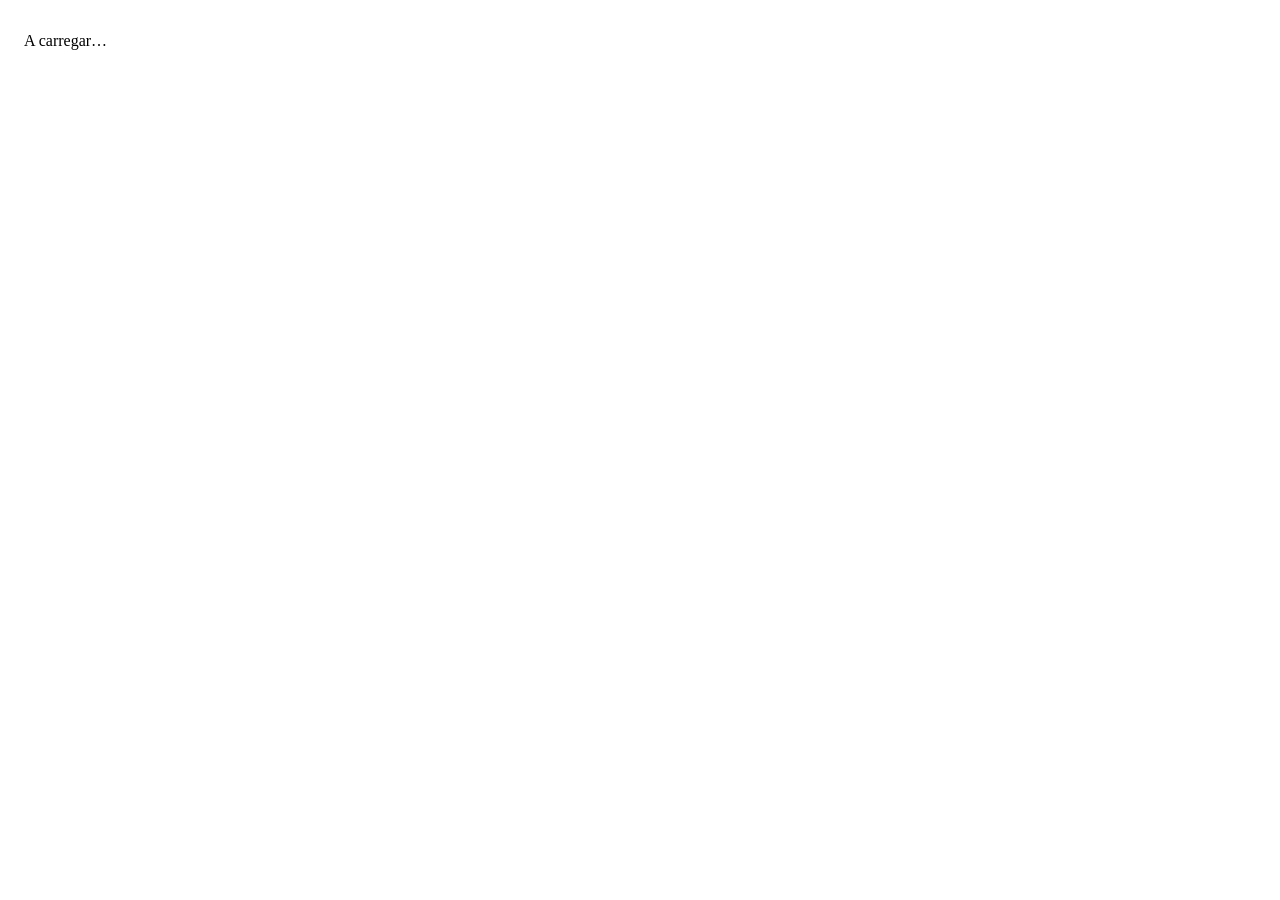
==== commit f5ddc96c: "refactor(irrigation): árvore agrupada por papel + bootstrap de entrada gateway/ node/ shared/ dev/; " ====
--- a/data/irrigacao/index.html
+++ b/data/irrigacao/index.html
@@ -3,34 +3,14 @@
   <head>
     <meta charset="utf-8" />
     <meta name="viewport" content="width=device-width, initial-scale=1" />
-    <title>Irrigação — Gateway</title>
-    <link rel="stylesheet" href="style.css" />
+    <title>Irrigação</title>
+    <link rel="stylesheet" href="/irrigacao/shared/style.css" />
   </head>
   <body>
-    <header class="top">
-      <div>
-        <div class="farm">Gateway</div>
-        <div class="sub">canal privado</div>
-      </div>
-      <div class="hdr-right">
-        <span id="timeBadge" class="chip amber timebadge hidden" role="button" tabindex="0">—</span>
-      </div>
-    </header>
-    <div id="subbar" class="subbar hidden">
-      <button class="subback" id="subBack">‹ Mais</button>
-      <span class="subtitle" id="subTitle"></span>
-    </div>
-    <main id="view" class="view"></main>
-    <nav class="tabs">
-      <button data-tab="overview" class="tab active">Visão&nbsp;Geral</button>
-      <button data-tab="stations" class="tab">Estações</button>
-      <button data-tab="zones" class="tab">Zonas</button>
-      <button data-tab="programs" class="tab">Programas</button>
-      <button data-tab="mais" class="tab">Mais</button>
-    </nav>
-    <script>if(new URLSearchParams(location.search).has('mock')){document.write('<script src="mock.js"><\/script>');}</script>
-    <script src="api.js"></script>
-    <script src="route.js"></script>
-    <script src="app.js"></script>
+    <!-- Bootstrap: consulta o papel do device e redireciona para a SPA certa.
+         Nenhuma SPA pesada carrega aqui. route.js preserva a query string. -->
+    <main class="view"><p class="muted" style="padding:1rem">A carregar…</p></main>
+    <script>if(new URLSearchParams(location.search).has('mock')){document.write('<script src="/irrigacao/dev/mock.js"><\/script>');}</script>
+    <script src="/irrigacao/shared/route.js"></script>
   </body>
 </html>
